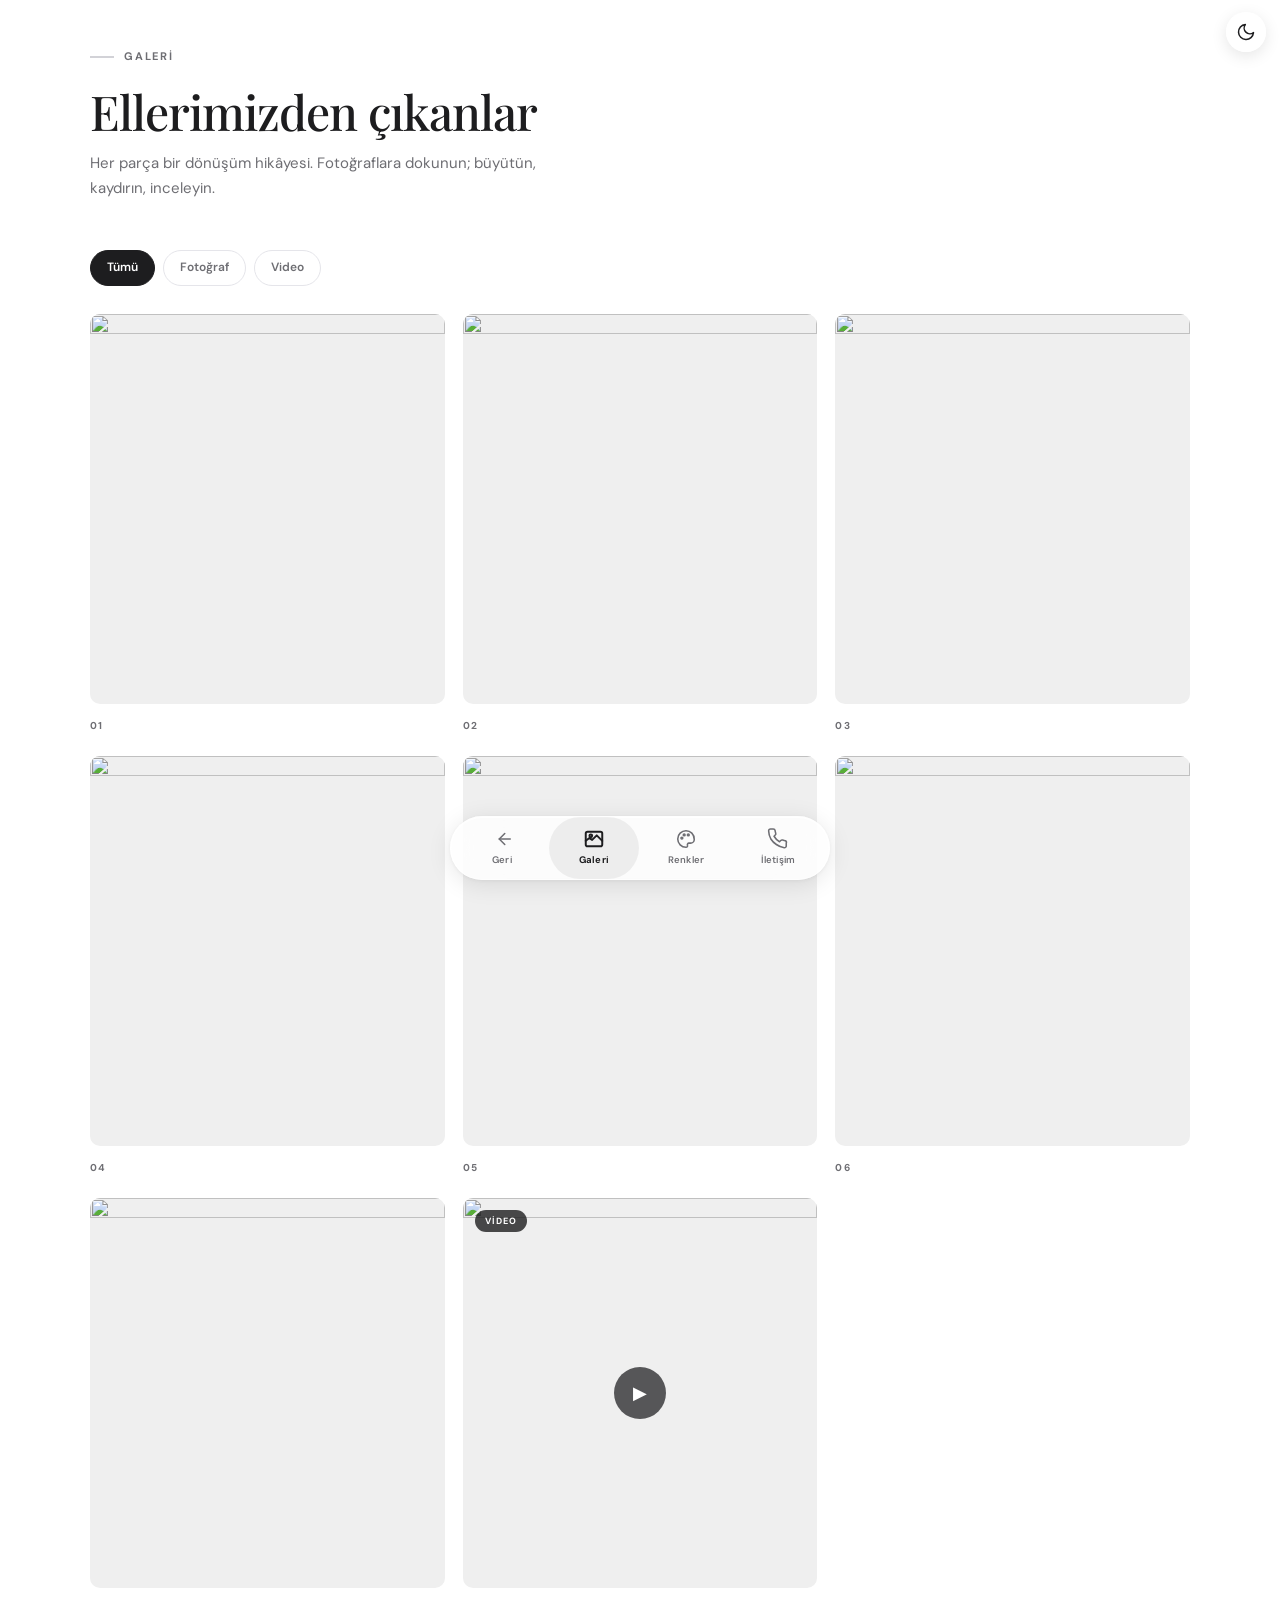
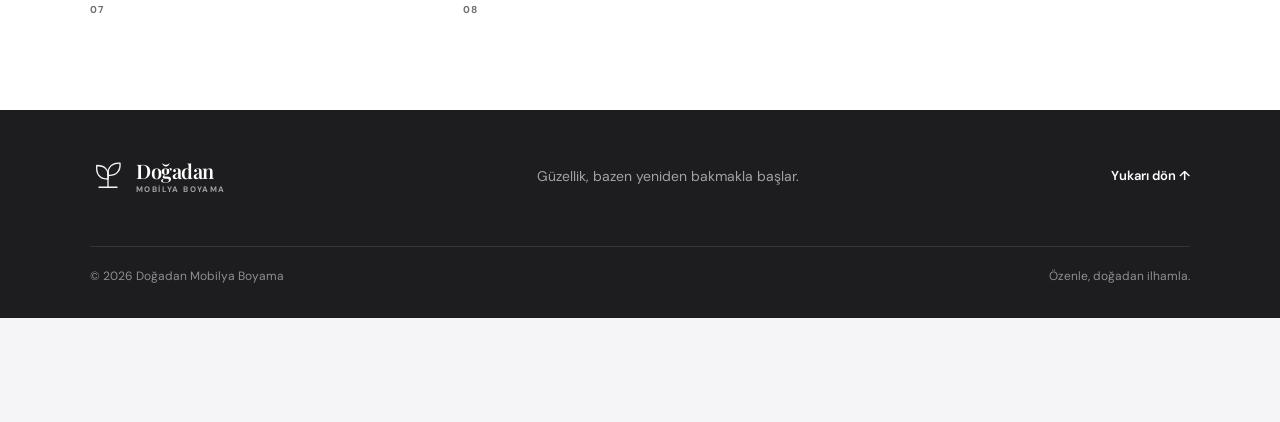
==== gallery.html @ f1137f94 "Add files via upload" ====
<!doctype html>
<html lang="tr">
<head>
  <meta charset="utf-8">
  <meta name="viewport" content="width=device-width, initial-scale=1, viewport-fit=cover">
  <meta name="theme-color" content="#1d1d1f">
  <script>try{if(localStorage.getItem("theme")==="dark")document.documentElement.dataset.theme="dark"}catch(e){}</script>
  <meta name="description" content="Doğadan Mobilya Boyama galerisi — mobilya boyama ve yenileme çalışmalarımız.">
  <title>Galeri | Doğadan Mobilya Boyama</title>
  <!-- PWA -->
  <link rel="manifest" href="manifest.webmanifest">
  <link rel="icon" href="assets/icons/icon.svg" type="image/svg+xml">
  <link rel="apple-touch-icon" href="assets/icons/icon-180.png">
  <meta name="apple-mobile-web-app-capable" content="yes">
  <meta name="mobile-web-app-capable" content="yes">
  <meta name="apple-mobile-web-app-title" content="Doğadan">
  <meta name="apple-mobile-web-app-status-bar-style" content="default">
  <link rel="preconnect" href="https://fonts.googleapis.com">
  <link rel="preconnect" href="https://fonts.gstatic.com" crossorigin>
  <link href="https://fonts.googleapis.com/css2?family=DM+Sans:wght@400;500;600;700&family=Playfair+Display:wght@500;600;700&display=swap" rel="stylesheet">
  <link rel="stylesheet" href="style.css">
  <link rel="stylesheet" href="pwa-renkler.css">
  <script src="main.js" defer></script>
</head>
<body class="page-gallery">
  <a class="skip-link" href="#galeri-icerik">İçeriğe geç</a>
  <button class="theme-toggle" id="theme-toggle" type="button" aria-label="Koyu moda geç" aria-pressed="false">
    <svg class="icon-moon" viewBox="0 0 24 24" aria-hidden="true"><path d="M21 12.8A9 9 0 1 1 11.2 3a7 7 0 0 0 9.8 9.8Z"/></svg>
    <svg class="icon-sun" viewBox="0 0 24 24" aria-hidden="true"><circle cx="12" cy="12" r="4"/><path d="M12 2v2M12 20v2M4.9 4.9l1.4 1.4M17.7 17.7l1.4 1.4M2 12h2M20 12h2M4.9 19.1l1.4-1.4M17.7 6.3l1.4-1.4"/></svg>
  </button>

  <main id="galeri-icerik">
    <section class="section gallery-page-hero">
      <div class="container">
        <p class="eyebrow"><span class="eyebrow-line"></span> GALERİ</p>
        <h1>Ellerimizden çıkanlar</h1>
        <p class="gallery-page-lead">Her parça bir dönüşüm hikâyesi. Fotoğraflara dokunun; büyütün, kaydırın, inceleyin.</p>
      </div>
    </section>

    <section class="section gallery-section gallery-page-section">
      <div class="container">
        <div class="gallery-filters" role="tablist" aria-label="Galeri filtreleri">
          <button class="gallery-filter is-active" type="button" data-filter="all">Tümü</button>
          <button class="gallery-filter" type="button" data-filter="image">Fotoğraf</button>
          <button class="gallery-filter" type="button" data-filter="video">Video</button>
        </div>

        <div class="gallery-grid gallery-grid-full" id="gallery-grid" aria-label="Tüm çalışmalar">
          <!-- 01 -->
          <article class="gallery-card" data-kind="image">
            <button class="gallery-open" type="button" data-type="image" data-image="assets/galeri-01.jpg">
              <img src="assets/galeri-01.jpg" loading="lazy">
              <span class="gallery-zoom" aria-hidden="true">↗</span>
            </button>
            <div class="gallery-caption"><div><span class="gallery-count">01</span></div>
          </article>

          <!-- 02 -->
          <article class="gallery-card" data-kind="image">
            <button class="gallery-open" type="button" data-type="image" data-image="assets/galeri-02.jpg">
              <img src="assets/galeri-02.jpg" loading="lazy">
              <span class="gallery-zoom" aria-hidden="true">↗</span>
            </button>
            <div class="gallery-caption"><div><span class="gallery-count">02</span></div>
          </article>

          <!-- 03 -->
          <article class="gallery-card" data-kind="image">
            <button class="gallery-open" type="button" data-type="image" data-image="assets/galeri-03.jpg">
              <img src="assets/galeri-03.jpg" loading="lazy">
              <span class="gallery-zoom" aria-hidden="true">↗</span>
            </button>
            <div class="gallery-caption"><div><span class="gallery-count">03</span></div>
          </article>

          <!-- 04 -->
          <article class="gallery-card" data-kind="image">
            <button class="gallery-open" type="button" data-type="image" data-image="assets/galeri-04.jpg">
              <img src="assets/galeri-04.jpg" loading="lazy">
              <span class="gallery-zoom" aria-hidden="true">↗</span>
            </button>
            <div class="gallery-caption"><div><span class="gallery-count">04</span></div>
          </article>     

        <!-- 05 -->
          <article class="gallery-card" data-kind="image">
            <button class="gallery-open" type="button" data-type="image" data-image="assets/galeri-05.jpg">
              <img src="assets/galeri-05.jpg" loading="lazy">
              <span class="gallery-zoom" aria-hidden="true">↗</span>
            </button>
            <div class="gallery-caption"><div><span class="gallery-count">05</span></div>
          </article>

          <!-- 06 -->
          <article class="gallery-card" data-kind="image">
            <button class="gallery-open" type="button" data-type="image" data-image="assets/galeri-06.jpg">
              <img src="assets/galeri-06.jpg" loading="lazy">
              <span class="gallery-zoom" aria-hidden="true">↗</span>
            </button>
            <div class="gallery-caption"><div><span class="gallery-count">06</span></div>
          </article>        

        <!-- 07 -->
          <article class="gallery-card" data-kind="image">
            <button class="gallery-open" type="button" data-type="image" data-image="assets/galeri-07.jpg">
              <img src="assets/galeri-07.jpg" loading="lazy">
              <span class="gallery-zoom" aria-hidden="true">↗</span>
            </button>
            <div class="gallery-caption"><div><span class="gallery-count">07</span></div>
          </article>    

          <!-- 08 video placeholder — data-video ile gerçek mp4 ekleyin -->
          <article class="gallery-card gallery-card-video" data-kind="video">
            <button class="gallery-open" type="button" data-type="video" data-video="assets/video_20260508_110126.mp4" data-poster="assets/video_20260508_110126.png">
              <img src="assets/video_20260508_110126.png" loading="lazy">
              <span class="gallery-play" aria-hidden="true">▶</span>
              <span class="gallery-badge">VİDEO</span>
            </button>
            <div class="gallery-caption"><div><span class="gallery-count">08</span></div>
          </article>
        </div>
      </div>
    </section>
  </main>

  <footer class="site-footer">
    <div class="container footer-main">
      <a class="brand footer-brand" href="index.html">
        <span class="brand-mark" aria-hidden="true"><svg viewBox="0 0 48 48"><path d="M24 39V19"/><path d="M24 28C11 28 8 19 9 10c10 0 17 5 15 18Z"/><path d="M24 23C23 12 30 6 40 7c1 10-5 17-16 16Z"/><path d="M12 39h24"/></svg></span>
        <span class="brand-copy"><strong>Doğadan</strong><small>MOBİLYA BOYAMA</small></span>
      </a>
      <p>Güzellik, bazen yeniden bakmakla başlar.</p>
      <a class="back-top" href="#galeri-icerik">Yukarı dön ↑</a>
    </div>
    <div class="container footer-install">
      <button type="button" class="install-btn" id="install-btn" hidden>
        <svg viewBox="0 0 24 24" aria-hidden="true"><path d="M12 3v12"/><path d="m7 10 5 5 5-5"/><path d="M5 21h14"/></svg>
        Uygulamayı yükle
      </button>
      <p class="install-ios" id="install-ios" hidden>iPhone: Safari’de <strong>Paylaş</strong> simgesine, ardından <strong>Ana Ekrana Ekle</strong>’ye dokunun.</p>
    </div>
    <div class="container footer-bottom"><span>© <span id="current-year"></span> Doğadan Mobilya Boyama</span><span>Özenle, doğadan ilhamla.</span></div>
  </footer>

  <!-- Alt navbar -->
  <header class="site-header site-header-gallery" id="ust">
    <nav class="navbar" aria-label="Galeri gezinme">
      <div class="nav-links">
        <a class="nav-link nav-back" href="index.html">
          <svg viewBox="0 0 24 24" aria-hidden="true"><path d="M15 18 9 12l6-6"/><path d="M9 12h12"/></svg>
          Geri
        </a>
        <a class="nav-link active" href="gallery.html" aria-current="page">
          <svg viewBox="0 0 24 24" aria-hidden="true"><rect x="3" y="4" width="18" height="16" rx="2"/><path d="m3 14 4-3 3 2 5-5 6 6"/><circle cx="8.5" cy="8.5" r="1.5"/></svg>
          Galeri
        </a>
        <a class="nav-link" href="renkler.html">
          <svg viewBox="0 0 24 24" aria-hidden="true"><path d="M12 3a9 9 0 1 0 0 18c1.4 0 2-1 1.6-2.1-.4-1.2.3-2.4 1.6-2.4H17a4 4 0 0 0 4-4C21 6.7 17 3 12 3Z"/><circle cx="7.5" cy="11" r="1"/><circle cx="10" cy="7.5" r="1"/><circle cx="14.5" cy="7.5" r="1"/></svg>
          Renkler
        </a>
        <a class="nav-link" href="index.html#iletisim">
          <svg viewBox="0 0 24 24" aria-hidden="true"><path d="M21 16.5v3a2 2 0 0 1-2.2 2A19.8 19.8 0 0 1 10.2 18a19.4 19.4 0 0 1-6-6A19.8 19.8 0 0 1 1.8 3.2 2 2 0 0 1 3.8 1h3a2 2 0 0 1 2 1.7c.1 1 .4 2 .7 2.9a2 2 0 0 1-.5 2.1L7.7 9a16 16 0 0 0 6 6l1.3-1.3a2 2 0 0 1 2.1-.5c.9.3 1.9.6 2.9.7a2 2 0 0 1 1 2.6Z"/></svg>
          İletişim
        </a>
      </div>
    </nav>
  </header>

  <div class="lightbox" id="lightbox" aria-hidden="true" role="dialog" aria-modal="true" aria-label="Galeri görseli">
    <button class="lightbox-backdrop" type="button" aria-label="Görseli kapat"></button>
    <button class="lightbox-close" type="button" aria-label="Kapat">×</button>
    <button class="lightbox-share" id="lightbox-share" type="button" aria-label="Paylaş">
      <svg viewBox="0 0 24 24" aria-hidden="true"><path d="M12 15V3"/><path d="m7 8 5-5 5 5"/><path d="M5 12v7a2 2 0 0 0 2 2h10a2 2 0 0 0 2-2v-7"/></svg>
      <span>Paylaş</span>
    </button>
    <div class="lightbox-toast" id="lightbox-toast" role="status" aria-live="polite"></div>

    <div class="lightbox-stage">
      <div class="lightbox-media">
        <img src="" alt="" id="lightbox-image" hidden>
        <video id="lightbox-video" controls playsinline hidden></video>
      </div>
    </div>

    <div class="lightbox-bar">
      <button class="lightbox-prev" type="button" aria-label="Önceki">‹</button>
      <button class="lightbox-zoom-out" type="button" aria-label="Küçült">−</button>
      <button class="lightbox-zoom-reset" type="button" aria-label="Sıfırla">1:1</button>
      <button class="lightbox-zoom-in" type="button" aria-label="Büyüt">+</button>
      <button class="lightbox-next" type="button" aria-label="Sonraki">›</button>
    </div>

    <div class="lightbox-meta">
      <p id="lightbox-caption"></p>
      <span id="lightbox-counter"></span>
    </div>
  </div>

  <script>
    /* Basit filtre: fotoğraf / video */
    (() => {
      const filters = document.querySelectorAll(".gallery-filter");
      const cards = document.querySelectorAll(".gallery-grid-full .gallery-card");
      filters.forEach((btn) => {
        btn.addEventListener("click", () => {
          filters.forEach((b) => b.classList.remove("is-active"));
          btn.classList.add("is-active");
          const f = btn.dataset.filter;
          cards.forEach((card) => {
            const show = f === "all" || card.dataset.kind === f;
            card.hidden = !show;
          });
        });
      });
    })();
  </script>
</body>
</html>
---- style.css ----
/* Doğadan Atölye — modern beyaz / gri, alt navbar (mobil app stili) */
:root {
  --bg: #f5f5f7;
  --surface: #ffffff;
  --surface-2: #efefef;
  --ink: #1d1d1f;
  --muted: #6e6e73;
  --line: #e5e5ea;
  --line-strong: #d2d2d7;
  --accent: #1d1d1f;
  --accent-soft: #3a3a3c;
  --highlight: #0071e3;
  --radius: 16px;
  --radius-sm: 10px;
  --shadow: 0 8px 30px rgba(0, 0, 0, .06);
  --shadow-lg: 0 20px 50px rgba(0, 0, 0, .08);
  --serif: "Playfair Display", Georgia, serif;
  --sans: "DM Sans", system-ui, -apple-system, sans-serif;
  --nav-h: 64px;
  --nav-float: 20px;
}

* { box-sizing: border-box; }
html { scroll-behavior: smooth; scroll-padding-bottom: calc(var(--nav-h) + var(--nav-float) * 2 + 16px); }
body {
  margin: 0;
  color: var(--ink);
  background: var(--bg);
  font-family: var(--sans);
  line-height: 1.6;
  -webkit-font-smoothing: antialiased;
  padding-bottom: calc(var(--nav-h) + var(--nav-float) * 2);
}
body.lightbox-open { overflow: hidden; }
img { display: block; max-width: 100%; }
a { color: inherit; text-decoration: none; }
button, input, textarea, select { font: inherit; }
button, a, input, textarea, select { -webkit-tap-highlight-color: transparent; }
button:focus-visible, a:focus-visible, input:focus-visible, textarea:focus-visible, select:focus-visible {
  outline: 2px solid var(--highlight);
  outline-offset: 3px;
}
.container { width: min(1100px, calc(100% - 40px)); margin-inline: auto; }
.section { padding: 88px 0; }
.skip-link {
  position: fixed; z-index: 9999; left: 12px; top: 12px;
  padding: 10px 16px; background: white; border-radius: 8px;
  transform: translateY(-150%);
}
.skip-link:focus { transform: translateY(0); }

/* ─── Floating bottom navbar (iPhone tarzı) ─── */
.site-header {
  position: fixed;
  z-index: 1000;
  left: 50%;
  bottom: max(var(--nav-float), env(safe-area-inset-bottom, 0px));
  transform: translateX(-50%);
  width: min(380px, calc(100% - 28px));
  height: var(--nav-h);
  background: rgba(255, 255, 255, .78);
  border: 1px solid rgba(255, 255, 255, .55);
  border-radius: 980px;
  box-shadow:
    0 4px 24px rgba(0, 0, 0, .10),
    0 1px 4px rgba(0, 0, 0, .06),
    inset 0 1px 0 rgba(255, 255, 255, .8);
  backdrop-filter: blur(24px) saturate(180%);
  -webkit-backdrop-filter: blur(24px) saturate(180%);
}
.navbar {
  height: 100%;
  display: flex;
  align-items: stretch;
  justify-content: space-around;
  padding: 0 6px;
}
.brand { display: none; }
.menu-toggle { display: none; }
.nav-links {
  display: flex;
  width: 100%;
  align-items: stretch;
  justify-content: space-around;
  gap: 2px;
}
.nav-link {
  flex: 1;
  display: flex;
  flex-direction: column;
  align-items: center;
  justify-content: center;
  gap: 3px;
  padding: 6px 4px;
  color: var(--muted);
  font-size: 9.5px;
  font-weight: 600;
  letter-spacing: .15px;
  transition: color .2s ease, background .2s ease, transform .15s ease;
  border-radius: 980px;
}
.nav-link svg {
  width: 22px;
  height: 22px;
  fill: none;
  stroke: currentColor;
  stroke-width: 1.7;
  stroke-linecap: round;
  stroke-linejoin: round;
  transition: stroke-width .15s;
}
.nav-link:hover {
  color: var(--ink);
}
.nav-link.active {
  color: var(--ink);
  font-weight: 700;
  background: rgba(0, 0, 0, .06);
}
.nav-link.active svg {
  stroke-width: 2.15;
}
.nav-cta { display: none; }

/* ─── Hero (tam ekran ana sayfa deneyimi) ─── */
.hero {
  position: relative;
  overflow: hidden;
  min-height: 100svh;
  display: flex;
  flex-direction: column;
  justify-content: center;
  padding: 48px 0 96px;
  background: var(--surface);
}
.hero-grain { display: none; }
.hero::before,
.hero::after { display: none; }
.hero-grid {
  position: relative;
  z-index: 1;
  display: grid;
  grid-template-columns: 1fr .9fr;
  align-items: center;
  gap: clamp(32px, 6vw, 80px);
  flex: 1;
}
.hero-copy { padding: 12px 0 20px; }
.eyebrow {
  display: flex;
  align-items: center;
  gap: 10px;
  margin: 0 0 18px;
  color: var(--muted);
  font-size: 11px;
  font-weight: 700;
  letter-spacing: 1.8px;
  text-transform: uppercase;
}
.eyebrow-line {
  width: 24px;
  height: 1.5px;
  background: var(--line-strong);
}
h1, h2, h3, p { margin-top: 0; }
h1, h2 {
  font-family: var(--serif);
  font-weight: 500;
  letter-spacing: -1.2px;
}
h1 {
  margin-bottom: 20px;
  color: var(--ink);
  font-size: clamp(36px, 5vw, 58px);
  line-height: 1.15;
}
h1 em, h2 em {
  color: var(--accent-soft);
  font-style: italic;
  font-weight: 500;
}
.hero-description {
  max-width: 440px;
  margin-bottom: 28px;
  color: var(--muted);
  font-size: 15px;
  line-height: 1.75;
}
.hero-actions {
  display: flex;
  align-items: center;
  flex-wrap: wrap;
  gap: 20px;
}
.button {
  min-height: 48px;
  padding: 0 22px;
  display: inline-flex;
  justify-content: center;
  align-items: center;
  gap: 12px;
  border: 0;
  border-radius: 980px;
  cursor: pointer;
  font-size: 13px;
  font-weight: 600;
  transition: transform .2s ease, background .2s ease, box-shadow .2s ease;
}
.button-primary {
  color: #fff;
  background: var(--accent);
  box-shadow: 0 4px 14px rgba(0, 0, 0, .12);
}
.button-primary:hover {
  background: var(--accent-soft);
  transform: translateY(-1px);
  box-shadow: 0 8px 20px rgba(0, 0, 0, .14);
}
.button span { font-size: 16px; }
.text-link {
  display: inline-flex;
  align-items: center;
  gap: 8px;
  color: var(--ink);
  font-size: 13px;
  font-weight: 600;
}
.text-link span {
  font-size: 15px;
  transition: transform .2s ease;
}
.text-link:hover span { transform: translateX(3px); }
.hero-note {
  display: flex;
  align-items: center;
  gap: 12px;
  margin-top: 40px;
}
.note-icon {
  width: 36px;
  height: 36px;
  display: grid;
  place-items: center;
  border: 1px solid var(--line);
  border-radius: 50%;
  color: var(--muted);
  background: var(--surface);
}
.note-icon svg {
  width: 18px;
  height: 18px;
  fill: none;
  stroke: currentColor;
  stroke-width: 1.6;
  stroke-linecap: round;
  stroke-linejoin: round;
}
.hero-note span:last-child {
  display: flex;
  flex-direction: column;
  gap: 2px;
}
.hero-note strong { color: var(--ink); font-size: 12px; }
.hero-note small { color: var(--muted); font-size: 11px; }
.hero-art {
  position: relative;
  min-width: 0;
  padding: 12px 0 20px;
}
.hero-photo-frame {
  position: relative;
  overflow: hidden;
  aspect-ratio: 4 / 4.6;
  border-radius: 24px;
  background: var(--surface-2);
  box-shadow: var(--shadow-lg);
}
.hero-photo-frame img {
  width: 100%;
  height: 100%;
  object-fit: cover;
}
.floating-label {
  position: absolute;
  z-index: 2;
  display: flex;
  align-items: center;
  background: var(--surface);
  box-shadow: var(--shadow);
  border: 1px solid var(--line);
}
.label-top {
  top: 28px;
  right: -8px;
  gap: 8px;
  padding: 10px 14px;
  border-radius: 980px;
  color: var(--ink);
  font-size: 11px;
  font-weight: 600;
}
.label-dot {
  width: 6px;
  height: 6px;
  border-radius: 50%;
  background: var(--highlight);
}
.label-bottom {
  left: -12px;
  bottom: 40px;
  gap: 10px;
  padding: 14px 18px;
  border-radius: 14px;
  color: var(--ink);
  font-family: var(--serif);
  font-size: 14px;
  line-height: 1.35;
}
.label-number {
  color: var(--muted);
  font-family: var(--sans);
  font-size: 11px;
  font-weight: 700;
}
.hero-scribble {
  position: absolute;
  right: 8px;
  bottom: 8px;
  color: var(--muted);
  font-size: 28px;
  opacity: .5;
}
.hero-bottom {
  display: flex;
  justify-content: space-between;
  align-items: center;
  margin-top: auto;
  padding-top: 32px;
  color: var(--muted);
  font-size: 10px;
  font-weight: 600;
  letter-spacing: 1.4px;
}
.hero-bottom a {
  display: inline-flex;
  gap: 8px;
  align-items: center;
  color: var(--ink);
  font-size: 11px;
  letter-spacing: 0;
}
.hero-bottom a span { font-size: 14px; }

/* ─── Intro strip (ana sayfa ile hizmetler arası ayırıcı) ─── */
.intro-strip {
  background: var(--ink);
  color: #f5f5f7;
  position: relative;
  z-index: 1;
}
.intro-strip-inner {
  display: flex;
  justify-content: space-between;
  align-items: center;
  gap: 16px;
  padding-block: 20px;
  flex-wrap: wrap;
}
.intro-strip p {
  margin: 0;
  display: flex;
  align-items: center;
  gap: 8px;
  font-family: var(--serif);
  font-size: 14px;
}
.intro-strip p span {
  color: #a1a1a6;
  font-family: var(--sans);
  font-size: 13px;
}

/* ─── Services ─── */
.services-section {
  background: var(--bg);
  scroll-margin-top: 16px;
}
.section-heading {
  display: flex;
  justify-content: space-between;
  align-items: end;
  gap: 32px;
  margin-bottom: 40px;
}
.section-heading .eyebrow { margin-bottom: 14px; }
h2 {
  margin-bottom: 0;
  color: var(--ink);
  font-size: clamp(30px, 4vw, 46px);
  line-height: 1.18;
}
.section-intro {
  max-width: 340px;
  margin-bottom: 4px;
  color: var(--muted);
  font-size: 14px;
  line-height: 1.7;
}
.service-grid {
  display: grid;
  grid-template-columns: repeat(3, 1fr);
  gap: 16px;
}
.service-card {
  min-height: 300px;
  padding: 28px 24px 22px;
  display: flex;
  flex-direction: column;
  align-items: flex-start;
  border: 1px solid var(--line);
  border-radius: var(--radius);
  background: var(--surface);
  transition: transform .25s ease, box-shadow .25s ease, border-color .25s ease;
}
.service-card:hover {
  transform: translateY(-4px);
  border-color: var(--line-strong);
  box-shadow: var(--shadow);
}
.service-card-featured {
  background: var(--surface-2);
  border-color: transparent;
}
.service-icon {
  width: 48px;
  height: 48px;
  display: grid;
  place-items: center;
  margin-bottom: 22px;
  border-radius: 14px;
  background: var(--bg);
  color: var(--ink);
  border: 1px solid var(--line);
}
.service-icon svg {
  width: 24px;
  height: 24px;
  fill: none;
  stroke: currentColor;
  stroke-width: 1.5;
  stroke-linecap: round;
  stroke-linejoin: round;
}
.service-index {
  margin-bottom: 8px;
  color: var(--muted);
  font-size: 10px;
  font-weight: 700;
  letter-spacing: 1.4px;
}
.service-card h3 {
  margin-bottom: 10px;
  color: var(--ink);
  font-family: var(--serif);
  font-size: 22px;
  font-weight: 600;
}
.service-card p {
  margin-bottom: 20px;
  color: var(--muted);
  font-size: 13px;
  line-height: 1.7;
}
.card-link {
  display: inline-flex;
  gap: 8px;
  align-items: center;
  margin-top: auto;
  color: var(--ink);
  font-size: 12px;
  font-weight: 600;
}
.card-link span {
  font-size: 15px;
  transition: transform .2s;
}
.card-link:hover span { transform: translateX(3px); }
.fine-print {
  margin: 18px 0 0;
  color: var(--muted);
  font-size: 11px;
}

/* ─── Gallery ─── */
.gallery-section { background: var(--surface); }
.gallery-heading { align-items: end; }
.gallery-heading .text-link { margin-bottom: 4px; }
.gallery-grid {
  display: grid;
  grid-template-columns: 1.15fr 1fr 1fr;
  gap: 18px;
  align-items: start;
}
.gallery-card { min-width: 0; }
.gallery-open {
  position: relative;
  display: block;
  width: 100%;
  padding: 0;
  overflow: hidden;
  border: 0;
  border-radius: var(--radius-sm);
  background: var(--surface-2);
  cursor: zoom-in;
}
.gallery-open img {
  width: 100%;
  aspect-ratio: 4 / 4.4;
  object-fit: cover;
  transition: transform .5s cubic-bezier(.2, .65, .3, 1);
}
.gallery-card-large .gallery-open img { aspect-ratio: 4 / 4.8; }
.gallery-open:hover img { transform: scale(1.04); }
.gallery-zoom {
  position: absolute;
  right: 12px;
  bottom: 12px;
  width: 36px;
  height: 36px;
  display: grid;
  place-items: center;
  border-radius: 50%;
  background: rgba(255, 255, 255, .95);
  color: var(--ink);
  font-size: 18px;
  opacity: 0;
  transform: translateY(4px);
  transition: opacity .2s, transform .2s;
  border: 1px solid var(--line);
}
.gallery-open:hover .gallery-zoom,
.gallery-open:focus-visible .gallery-zoom {
  opacity: 1;
  transform: translateY(0);
}
.gallery-caption {
  display: flex;
  justify-content: space-between;
  align-items: start;
  gap: 12px;
  padding-top: 14px;
}
.gallery-caption div > span {
  display: block;
  margin-bottom: 4px;
  color: var(--muted);
  font-size: 10px;
  font-weight: 700;
  letter-spacing: 1.2px;
}
.gallery-caption h3 {
  margin: 0;
  color: var(--ink);
  font-family: var(--serif);
  font-size: 17px;
  font-weight: 600;
}
.gallery-count {
  color: var(--muted);
  font-size: 11px;
}
.gallery-note {
  display: flex;
  align-items: start;
  gap: 8px;
  margin: 0;
  color: var(--muted);
  font-size: 12px;
  line-height: 1.6;
}
.gallery-note > span { color: var(--ink); }
.gallery-note code {
  padding: 1px 5px;
  border-radius: 4px;
  background: var(--bg);
  font-size: 11px;
}
.gallery-footer-actions {
  display: flex;
  flex-direction: column;
  align-items: flex-start;
  gap: 18px;
  margin-top: 32px;
}
.gallery-card-video .gallery-open { cursor: pointer; }
.gallery-play {
  position: absolute;
  inset: 0;
  margin: auto;
  width: 52px;
  height: 52px;
  display: grid;
  place-items: center;
  border-radius: 50%;
  background: rgba(29, 29, 31, .72);
  color: #fff;
  font-size: 18px;
  pointer-events: none;
}
.gallery-badge {
  position: absolute;
  top: 12px;
  left: 12px;
  padding: 4px 10px;
  border-radius: 980px;
  background: rgba(29, 29, 31, .8);
  color: #fff;
  font-size: 9px;
  font-weight: 700;
  letter-spacing: 1px;
  pointer-events: none;
}

/* ─── Gallery full page ─── */
.gallery-page-hero {
  padding: 48px 0 24px;
  background: var(--surface);
}
.gallery-page-hero h1 {
  margin: 0 0 12px;
  color: var(--ink);
  font-family: var(--serif);
  font-size: clamp(32px, 5vw, 48px);
  font-weight: 500;
  letter-spacing: -1px;
  line-height: 1.15;
}
.gallery-page-lead {
  max-width: 480px;
  margin: 0;
  color: var(--muted);
  font-size: 15px;
  line-height: 1.7;
}
.gallery-page-section { padding-top: 24px; }
.gallery-filters {
  display: flex;
  flex-wrap: wrap;
  gap: 8px;
  margin-bottom: 28px;
}
.gallery-filter {
  min-height: 36px;
  padding: 0 16px;
  border: 1px solid var(--line);
  border-radius: 980px;
  background: var(--surface);
  color: var(--muted);
  font-size: 12px;
  font-weight: 600;
  cursor: pointer;
  transition: background .2s, color .2s, border-color .2s;
}
.gallery-filter.is-active,
.gallery-filter:hover {
  background: var(--ink);
  border-color: var(--ink);
  color: #fff;
}
.gallery-grid-full {
  grid-template-columns: repeat(3, 1fr);
}
.gallery-grid-full .gallery-card-large { margin-top: 0; }
.gallery-page-note { margin-top: 36px; max-width: 640px; }
.nav-back svg {
  width: 22px;
  height: 22px;
}

/* ─── Quote ─── */
.quote-section {
  overflow: hidden;
  background: var(--bg);
}
.quote-inner {
  position: relative;
  min-height: 200px;
  display: flex;
  flex-direction: column;
  justify-content: center;
  align-items: center;
  padding-block: 48px;
  text-align: center;
}
.quote-mark {
  height: 40px;
  color: var(--line-strong);
  font-family: var(--serif);
  font-size: 64px;
  line-height: 1;
}
.quote-inner p {
  max-width: 640px;
  margin: 4px 0 0;
  color: var(--ink);
  font-family: var(--serif);
  font-size: clamp(22px, 3vw, 32px);
  line-height: 1.4;
}
.quote-leaf {
  position: absolute;
  right: 8%;
  bottom: 20px;
  color: var(--line-strong);
  font-size: 36px;
}

/* ─── Contact ─── */
.contact-section { background: var(--surface); }
.contact-grid {
  display: grid;
  grid-template-columns: .9fr 1fr;
  gap: clamp(36px, 7vw, 90px);
  align-items: start;
}
.contact-copy { padding-top: 16px; }
.contact-copy .eyebrow { margin-bottom: 16px; }
.contact-copy h2 { margin-bottom: 18px; }
.contact-copy > p:not(.eyebrow) {
  max-width: 420px;
  color: var(--muted);
  font-size: 14px;
  line-height: 1.7;
}
.contact-details {
  display: grid;
  gap: 18px;
  margin-top: 32px;
}
.contact-detail {
  display: flex;
  align-items: center;
  gap: 14px;
}
.detail-icon {
  width: 42px;
  height: 42px;
  flex-shrink: 0;
  display: grid;
  place-items: center;
  border: 1px solid var(--line);
  border-radius: 12px;
  color: var(--ink);
  background: var(--bg);
}
.detail-icon svg {
  width: 18px;
  height: 18px;
  fill: none;
  stroke: currentColor;
  stroke-width: 1.5;
  stroke-linecap: round;
  stroke-linejoin: round;
}
.contact-detail > span:last-child {
  display: flex;
  flex-direction: column;
  gap: 2px;
}
.contact-detail small {
  color: var(--muted);
  font-size: 10px;
  font-weight: 700;
  letter-spacing: 1.1px;
}
.contact-detail strong {
  color: var(--ink);
  font-size: 13px;
  font-weight: 600;
}
.contact-form {
  padding: clamp(22px, 3.5vw, 36px);
  border: 1px solid var(--line);
  border-radius: var(--radius);
  background: var(--bg);
  box-shadow: var(--shadow);
}
.form-kicker {
  margin-bottom: 6px;
  color: var(--muted);
  font-size: 10px;
  font-weight: 700;
  letter-spacing: 1.5px;
}
.contact-form h3 {
  margin-bottom: 6px;
  color: var(--ink);
  font-family: var(--serif);
  font-size: 26px;
  font-weight: 600;
}
.form-description {
  margin-bottom: 22px;
  color: var(--muted);
  font-size: 13px;
  line-height: 1.6;
}
.form-row {
  display: grid;
  gap: 6px;
  margin-bottom: 14px;
}
.form-row label {
  color: var(--ink);
  font-size: 12px;
  font-weight: 600;
}
.form-row input,
.form-row textarea,
.form-row select {
  width: 100%;
  min-height: 44px;
  padding: 11px 14px;
  border: 1px solid var(--line);
  border-radius: 10px;
  background: var(--surface);
  color: var(--ink);
  font-size: 14px;
  transition: border-color .2s, box-shadow .2s;
}
.form-row textarea { min-height: 100px; resize: vertical; }
.form-row input::placeholder,
.form-row textarea::placeholder { color: #a1a1a6; }
.form-row input:focus,
.form-row textarea:focus,
.form-row select:focus {
  border-color: var(--ink);
  box-shadow: 0 0 0 3px rgba(29, 29, 31, .08);
  outline: 0;
}
.form-submit { width: 100%; margin-top: 4px; }
.form-status {
  min-height: 18px;
  margin: 10px 0 0;
  color: var(--ink);
  font-size: 12px;
  line-height: 1.5;
}

/* ─── Footer ─── */
.site-footer {
  background: var(--ink);
  color: #f5f5f7;
  padding: 48px 0 32px;
}
.footer-main {
  display: flex;
  flex-wrap: wrap;
  align-items: center;
  justify-content: space-between;
  gap: 24px;
  margin-bottom: 28px;
}
.footer-brand .brand-mark { color: #f5f5f7; }
.footer-brand .brand-copy strong { color: #fff; }
.footer-brand .brand-copy small { color: #a1a1a6; }
.site-footer p {
  margin: 0;
  color: #a1a1a6;
  font-size: 14px;
  max-width: 280px;
}
.back-top {
  color: #fff;
  font-size: 13px;
  font-weight: 600;
}
.back-top:hover { opacity: .8; }
.footer-bottom {
  display: flex;
  justify-content: space-between;
  gap: 16px;
  padding-top: 20px;
  border-top: 1px solid rgba(255, 255, 255, .1);
  color: #8e8e93;
  font-size: 12px;
}

/* Brand (footer) */
.brand {
  display: inline-flex;
  align-items: center;
  gap: 10px;
  flex-shrink: 0;
}
.brand-mark {
  width: 36px;
  height: 36px;
  display: grid;
  place-items: center;
  color: var(--ink);
}
.brand-mark svg {
  width: 100%;
  height: 100%;
  fill: none;
  stroke: currentColor;
  stroke-width: 1.8;
  stroke-linecap: round;
  stroke-linejoin: round;
}
.brand-copy {
  display: flex;
  flex-direction: column;
  line-height: 1.15;
}
.brand-copy strong {
  font-family: var(--serif);
  font-size: 20px;
  font-weight: 600;
  letter-spacing: -.5px;
}
.brand-copy small {
  margin-top: 3px;
  font-size: 8px;
  letter-spacing: 1.4px;
  font-weight: 700;
  color: var(--muted);
}

/* ─── Lightbox (zoom + swipe + video) ─── */
.lightbox {
  position: fixed;
  inset: 0;
  z-index: 2000;
  display: flex;
  flex-direction: column;
  align-items: center;
  justify-content: center;
  padding: 0;
  background: rgba(0, 0, 0, .92);
  opacity: 0;
  visibility: hidden;
  transition: opacity .25s, visibility .25s;
  touch-action: none;
  user-select: none;
  -webkit-user-select: none;
}
.lightbox.is-open {
  opacity: 1;
  visibility: visible;
}
.lightbox-backdrop {
  position: absolute;
  inset: 0;
  border: 0;
  background: transparent;
  cursor: pointer;
  z-index: 0;
}
.lightbox-close {
  position: absolute;
  top: max(12px, env(safe-area-inset-top, 0px));
  right: 12px;
  z-index: 5;
  width: 44px;
  height: 44px;
  border: 0;
  border-radius: 50%;
  background: rgba(255, 255, 255, .14);
  color: #fff;
  font-size: 26px;
  line-height: 1;
  cursor: pointer;
}
.lightbox-stage {
  position: relative;
  z-index: 1;
  flex: 1;
  width: 100%;
  display: flex;
  align-items: center;
  justify-content: center;
  overflow: hidden;
  touch-action: none;
  cursor: grab;
}
.lightbox.is-zoomed .lightbox-stage { cursor: move; }
.lightbox-media {
  display: flex;
  align-items: center;
  justify-content: center;
  max-width: 100%;
  max-height: 100%;
  transform-origin: center center;
  transition: transform .08s ease-out;
  will-change: transform;
}
.lightbox-media img,
.lightbox-media video {
  display: block;
  max-width: min(94vw, 900px);
  max-height: min(68vh, 80dvh);
  width: auto;
  height: auto;
  object-fit: contain;
  border-radius: 8px;
  pointer-events: auto;
  background: #111;
}
.lightbox-media video {
  width: min(94vw, 900px);
  max-height: min(62vh, 75dvh);
}
.lightbox-bar {
  position: relative;
  z-index: 4;
  display: flex;
  align-items: center;
  justify-content: center;
  gap: 8px;
  padding: 10px 16px 6px;
}
.lightbox-bar button {
  min-width: 44px;
  height: 44px;
  padding: 0 12px;
  border: 0;
  border-radius: 980px;
  background: rgba(255, 255, 255, .14);
  color: #fff;
  font-size: 20px;
  font-weight: 600;
  cursor: pointer;
  transition: background .15s;
}
.lightbox-bar button:hover { background: rgba(255, 255, 255, .24); }
.lightbox-zoom-reset { font-size: 12px !important; letter-spacing: .5px; }
.lightbox-meta {
  position: relative;
  z-index: 4;
  display: flex;
  flex-direction: column;
  align-items: center;
  gap: 4px;
  padding: 6px 20px calc(12px + env(safe-area-inset-bottom, 0px));
  text-align: center;
  color: #fff;
}
.lightbox-meta p {
  margin: 0;
  font-size: 14px;
  font-weight: 500;
}
.lightbox-meta span {
  font-size: 12px;
  opacity: .65;
}

@media (max-width: 600px) {
  .lightbox-media img,
  .lightbox-media video {
    max-width: 100vw;
    max-height: 58vh;
    border-radius: 0;
  }
  .lightbox-bar { gap: 6px; }
  .lightbox-bar button {
    min-width: 40px;
    height: 40px;
    font-size: 18px;
  }
}

/* ─── Before / After compare ─── */
.compare-section { background: var(--bg); }
.ba-compare {
  position: relative;
  overflow: hidden;
  border-radius: var(--radius);
  aspect-ratio: 4 / 3;
  max-width: 860px;
  margin: 0 auto;
  background: var(--surface-2);
  box-shadow: var(--shadow-lg);
  user-select: none;
  touch-action: none;
}
.ba-after,
.ba-before {
  position: absolute;
  inset: 0;
}
.ba-after img,
.ba-before img {
  width: 100%;
  height: 100%;
  object-fit: cover;
  pointer-events: none;
}
.ba-before {
  clip-path: inset(0 calc(100% - var(--pos, 50%)) 0 0);
}
.ba-label {
  position: absolute;
  top: 14px;
  padding: 6px 12px;
  border-radius: 980px;
  background: rgba(0, 0, 0, .55);
  color: #fff;
  font-size: 11px;
  font-weight: 700;
  letter-spacing: .4px;
  pointer-events: none;
}
.ba-label-before { left: 14px; }
.ba-label-after { right: 14px; }
.ba-handle {
  position: absolute;
  top: 0;
  bottom: 0;
  left: var(--pos, 50%);
  width: 0;
  z-index: 2;
  pointer-events: none;
}
.ba-handle-line {
  position: absolute;
  top: 0;
  bottom: 0;
  left: -1px;
  width: 2px;
  background: #fff;
  box-shadow: 0 0 8px rgba(0, 0, 0, .25);
}
.ba-handle-knob {
  position: absolute;
  top: 50%;
  left: 50%;
  transform: translate(-50%, -50%);
  width: 44px;
  height: 44px;
  display: grid;
  place-items: center;
  border-radius: 50%;
  background: #fff;
  color: var(--ink);
  box-shadow: 0 4px 16px rgba(0, 0, 0, .2);
}
.ba-range {
  position: absolute;
  inset: 0;
  z-index: 3;
  width: 100%;
  height: 100%;
  margin: 0;
  opacity: 0;
  cursor: ew-resize;
  appearance: none;
  -webkit-appearance: none;
}
.ba-hint { text-align: center; margin-top: 16px; }
.ba-hint code,
.section-intro code {
  padding: 1px 5px;
  border-radius: 4px;
  background: var(--surface);
  font-size: 11px;
}

/* ─── Process / çalışma şekli ─── */
.process-section { background: var(--surface); }
.process-tabs {
  display: flex;
  gap: 8px;
  margin-bottom: 28px;
  flex-wrap: wrap;
}
.process-tab {
  min-height: 42px;
  padding: 0 20px;
  border: 1px solid var(--line);
  border-radius: 980px;
  background: var(--bg);
  color: var(--muted);
  font-size: 13px;
  font-weight: 600;
  cursor: pointer;
  transition: background .2s, color .2s, border-color .2s;
}
.process-tab.is-active,
.process-tab:hover {
  background: var(--ink);
  border-color: var(--ink);
  color: #fff;
}
.process-panel {
  padding: 28px;
  border: 1px solid var(--line);
  border-radius: var(--radius);
  background: var(--bg);
}
.process-panel[hidden] { display: none; }
.process-badge {
  display: inline-block;
  margin-bottom: 10px;
  color: var(--muted);
  font-size: 10px;
  font-weight: 700;
  letter-spacing: 1.4px;
}
.process-panel h3 {
  margin: 0 0 10px;
  color: var(--ink);
  font-family: var(--serif);
  font-size: 26px;
  font-weight: 600;
}
.process-lead {
  margin: 0 0 28px;
  max-width: 520px;
  color: var(--muted);
  font-size: 14px;
  line-height: 1.7;
}
.process-steps {
  margin: 0;
  padding: 0;
  list-style: none;
  display: grid;
  gap: 16px;
}
.process-steps li {
  display: grid;
  gap: 4px;
  padding: 16px 18px;
  border-radius: var(--radius-sm);
  background: var(--surface);
  border: 1px solid var(--line);
}
.process-steps strong {
  color: var(--ink);
  font-size: 14px;
}
.process-steps span {
  color: var(--muted);
  font-size: 13px;
  line-height: 1.6;
}
@media (min-width: 720px) {
  .process-steps {
    grid-template-columns: 1fr 1fr;
  }
}

/* ─── Renk kataloğu ─── */
.colors-section { background: var(--bg); }
.color-toolbar {
  display: flex;
  flex-direction: column;
  gap: 14px;
  margin-bottom: 24px;
}
.color-search {
  width: 100%;
  max-width: 360px;
  min-height: 44px;
  padding: 0 16px;
  border: 1px solid var(--line);
  border-radius: 980px;
  background: var(--surface);
  color: var(--ink);
  font-size: 14px;
}
.color-search:focus {
  outline: 0;
  border-color: var(--ink);
  box-shadow: 0 0 0 3px rgba(29, 29, 31, .08);
}
.color-cats {
  display: flex;
  flex-wrap: wrap;
  gap: 8px;
}
.color-cat {
  min-height: 34px;
  padding: 0 14px;
  border: 1px solid var(--line);
  border-radius: 980px;
  background: var(--surface);
  color: var(--muted);
  font-size: 12px;
  font-weight: 600;
  cursor: pointer;
}
.color-cat.is-active,
.color-cat:hover {
  background: var(--ink);
  border-color: var(--ink);
  color: #fff;
}
.color-grid {
  display: grid;
  grid-template-columns: repeat(auto-fill, minmax(140px, 1fr));
  gap: 12px;
}
.color-swatch {
  display: flex;
  flex-direction: column;
  align-items: stretch;
  gap: 10px;
  padding: 10px;
  border: 1px solid var(--line);
  border-radius: 14px;
  background: var(--surface);
  cursor: pointer;
  text-align: left;
  transition: transform .2s, box-shadow .2s, border-color .2s;
}
.color-swatch:hover,
.color-swatch.is-selected {
  transform: translateY(-2px);
  border-color: var(--line-strong);
  box-shadow: var(--shadow);
}
.swatch-chip {
  display: block;
  width: 100%;
  aspect-ratio: 1.2 / 1;
  border-radius: 10px;
  background: var(--swatch);
  border: 1px solid rgba(0, 0, 0, .06);
}
.swatch-meta {
  display: flex;
  flex-direction: column;
  gap: 2px;
  padding: 0 2px 2px;
}
.swatch-meta strong {
  color: var(--ink);
  font-size: 13px;
  font-weight: 600;
}
.swatch-meta small {
  color: var(--muted);
  font-size: 11px;
}
.color-preview {
  display: flex;
  flex-wrap: wrap;
  align-items: center;
  gap: 16px;
  margin-top: 24px;
  padding: 16px 20px;
  border-radius: var(--radius);
  background: var(--surface);
  border: 1px solid var(--line);
}
.color-preview-chip {
  width: 56px;
  height: 56px;
  border-radius: 12px;
  border: 1px solid rgba(0, 0, 0, .08);
  flex-shrink: 0;
}
.color-preview-info {
  display: flex;
  flex-direction: column;
  gap: 2px;
  min-width: 120px;
}
.color-preview-info strong { font-size: 15px; }
.color-preview-info span {
  color: var(--muted);
  font-size: 12px;
}
.color-preview-toast {
  margin: 0 0 0 auto;
  color: var(--ink);
  font-size: 12px;
  font-weight: 600;
}

/* ─── WhatsApp FAB ─── */
.whatsapp-fab {
  position: fixed;
  z-index: 1100;
  right: 18px;
  bottom: calc(var(--nav-h) + var(--nav-float) + 16px);
  display: inline-flex;
  align-items: center;
  gap: 8px;
  min-height: 48px;
  padding: 0 16px 0 14px;
  border-radius: 980px;
  background: #25d366;
  color: #fff;
  font-size: 13px;
  font-weight: 700;
  box-shadow: 0 8px 24px rgba(37, 211, 102, .35);
  transition: transform .2s, box-shadow .2s;
}
.whatsapp-fab:hover {
  transform: translateY(-2px);
  box-shadow: 0 12px 28px rgba(37, 211, 102, .42);
}
.whatsapp-fab svg {
  width: 22px;
  height: 22px;
  flex-shrink: 0;
}
@media (max-width: 600px) {
  .whatsapp-fab span { display: none; }
  .whatsapp-fab {
    width: 52px;
    height: 52px;
    padding: 0;
    justify-content: center;
    right: 14px;
  }
}

/* ─── Responsive ─── */
@media (max-width: 900px) {
  .hero-grid {
    grid-template-columns: 1fr;
    gap: 28px;
  }
  .hero-art { order: -1; max-width: 360px; margin: 0 auto; }
  .section-heading {
    flex-direction: column;
    align-items: start;
    gap: 16px;
  }
  .service-grid {
    grid-template-columns: 1fr;
  }
  .gallery-grid,
  .gallery-grid-full {
    grid-template-columns: 1fr;
  }
  .gallery-card-large { margin-top: 0; }
  .contact-grid {
    grid-template-columns: 1fr;
    gap: 36px;
  }
  .intro-strip-inner {
    flex-direction: column;
    align-items: flex-start;
    gap: 10px;
  }
}

@media (max-width: 600px) {
  .container { width: calc(100% - 28px); }
  .section { padding: 64px 0; }
  h1 { font-size: 32px; }
  h2 { font-size: 28px; }
  .hero {
    min-height: 100svh;
    padding: 36px 0 100px;
  }
  .hero-art { max-width: 300px; }
  .label-top { right: 8px; }
  .label-bottom { left: 8px; }
  .footer-main { flex-direction: column; align-items: flex-start; }
  .footer-bottom { flex-direction: column; gap: 6px; }
  .site-header {
    width: calc(100% - 24px);
    bottom: max(14px, env(safe-area-inset-bottom, 0px));
  }
}

/* Safe area — floating nav already uses env() in bottom */
@supports (padding-bottom: env(safe-area-inset-bottom)) {
  body {
    padding-bottom: calc(var(--nav-h) + var(--nav-float) * 2 + env(safe-area-inset-bottom));
  }
}
---- pwa-renkler.css ----
/* Doğadan Atölye — ek stiller: "Aşağı keşfet" gizleme, renkler sayfası, PWA yükleme düğmesi */

/* "Aşağı keşfet" kaydırınca gizlenir */
#scroll-hint {
  transition: opacity .3s ease, transform .3s ease, visibility .3s;
}
#scroll-hint.is-hidden {
  opacity: 0;
  visibility: hidden;
  pointer-events: none;
  transform: translateY(8px);
}

/* Renkler sayfası */
.colors-page-section { padding-top: 24px; background: var(--bg); }
.page-colors .gallery-page-hero { background: var(--surface); }
.color-empty {
  margin: 24px 0 0;
  color: var(--muted);
  font-size: 14px;
  text-align: center;
}
.color-swatch[hidden] { display: none; }

/* PWA yükleme alanı (footer) */
.footer-install {
  display: flex;
  flex-direction: column;
  align-items: flex-start;
  gap: 10px;
  margin-bottom: 24px;
}
.footer-install[hidden],
.install-btn[hidden],
.install-ios[hidden] { display: none; }
.install-btn {
  display: inline-flex;
  align-items: center;
  gap: 10px;
  min-height: 44px;
  padding: 0 20px;
  border: 1px solid rgba(255, 255, 255, .25);
  border-radius: 980px;
  background: rgba(255, 255, 255, .08);
  color: #fff;
  font-size: 13px;
  font-weight: 600;
  cursor: pointer;
  transition: background .2s, transform .2s;
}
.install-btn:hover { background: rgba(255, 255, 255, .16); transform: translateY(-1px); }
.install-btn svg {
  width: 18px;
  height: 18px;
  fill: none;
  stroke: currentColor;
  stroke-width: 1.8;
  stroke-linecap: round;
  stroke-linejoin: round;
}
.install-ios {
  margin: 0;
  max-width: 360px;
  color: #a1a1a6;
  font-size: 12px;
  line-height: 1.6;
}
.install-ios strong { color: #fff; }

/* Uygulama (standalone) modunda: iPhone çentik güvenli alanı */
@media (display-mode: standalone) {
  body { padding-top: env(safe-area-inset-top, 0px); }
  .footer-install { display: none; }
}

/* ─── Lightbox: Paylaş düğmesi + bildirim ─── */
.lightbox-share {
  position: absolute;
  top: max(12px, env(safe-area-inset-top, 0px));
  left: 12px;
  z-index: 5;
  display: inline-flex;
  align-items: center;
  gap: 8px;
  height: 44px;
  padding: 0 18px 0 14px;
  border: 0;
  border-radius: 980px;
  background: rgba(255, 255, 255, .14);
  color: #fff;
  font-size: 13px;
  font-weight: 600;
  cursor: pointer;
  backdrop-filter: blur(12px);
  -webkit-backdrop-filter: blur(12px);
  transition: background .15s, transform .15s;
}
.lightbox-share:hover { background: rgba(255, 255, 255, .26); }
.lightbox-share:active { transform: scale(.96); }
.lightbox-share svg {
  width: 18px;
  height: 18px;
  fill: none;
  stroke: currentColor;
  stroke-width: 1.9;
  stroke-linecap: round;
  stroke-linejoin: round;
}
.lightbox-toast {
  position: absolute;
  top: calc(max(12px, env(safe-area-inset-top, 0px)) + 56px);
  left: 50%;
  z-index: 6;
  padding: 10px 18px;
  border-radius: 980px;
  background: rgba(255, 255, 255, .95);
  color: #1d1d1f;
  font-size: 13px;
  font-weight: 600;
  opacity: 0;
  pointer-events: none;
  transform: translate(-50%, -6px);
  transition: opacity .2s, transform .2s;
}
.lightbox-toast.is-visible {
  opacity: 1;
  transform: translate(-50%, 0);
}

/* ─── Hızlı arama düğmesi (WhatsApp'ın üstünde) ─── */
.call-fab {
  position: fixed;
  z-index: 1100;
  right: 18px;
  bottom: calc(var(--nav-h) + var(--nav-float) + 16px + 60px);
  display: inline-flex;
  align-items: center;
  gap: 8px;
  min-height: 48px;
  padding: 0 18px 0 14px;
  border-radius: 980px;
  background: #1d1d1f;
  color: #fff;
  font-size: 13px;
  font-weight: 700;
  box-shadow: 0 8px 24px rgba(0, 0, 0, .25);
  transition: transform .2s, box-shadow .2s;
}
.call-fab:hover {
  transform: translateY(-2px);
  box-shadow: 0 12px 28px rgba(0, 0, 0, .3);
}
.call-fab svg {
  width: 20px;
  height: 20px;
  flex-shrink: 0;
  fill: none;
  stroke: currentColor;
  stroke-width: 1.8;
  stroke-linecap: round;
  stroke-linejoin: round;
}
@media (max-width: 600px) {
  .call-fab span { display: none; }
  .call-fab {
    width: 52px;
    height: 52px;
    padding: 0;
    justify-content: center;
    right: 14px;
    bottom: calc(var(--nav-h) + var(--nav-float) + 16px + 52px + 12px);
  }
}

/* ─── Tema düğmesi ─── */
.theme-toggle {
  position: fixed;
  top: calc(env(safe-area-inset-top, 0px) + 12px);
  right: 14px;
  z-index: 1000;
  width: 40px;
  height: 40px;
  display: grid;
  place-items: center;
  border: 1px solid rgba(255, 255, 255, .55);
  border-radius: 50%;
  background: rgba(255, 255, 255, .78);
  color: #1d1d1f;
  box-shadow: 0 4px 16px rgba(0, 0, 0, .1);
  backdrop-filter: blur(16px) saturate(180%);
  -webkit-backdrop-filter: blur(16px) saturate(180%);
  cursor: pointer;
  transition: transform .15s, background .2s;
}
.theme-toggle:active { transform: scale(.92); }
.theme-toggle svg {
  width: 20px;
  height: 20px;
  fill: none;
  stroke: currentColor;
  stroke-width: 1.8;
  stroke-linecap: round;
  stroke-linejoin: round;
}
.theme-toggle .icon-sun { display: none; }

/* ─── Koyu mod (yalnızca elle açılır; varsayılan beyaz) ─── */
:root[data-theme="dark"] {
  color-scheme: dark;
  --bg: #111113;
  --surface: #1c1c1e;
  --surface-2: #2c2c2e;
  --ink: #f5f5f7;
  --muted: #a1a1a6;
  --line: #38383a;
  --line-strong: #48484a;
  --accent: #f5f5f7;
  --accent-soft: #d1d1d6;
  --highlight: #0a84ff;
  --shadow: 0 8px 30px rgba(0, 0, 0, .45);
  --shadow-lg: 0 20px 50px rgba(0, 0, 0, .55);
}
:root[data-theme="dark"] .theme-toggle {
  background: rgba(44, 44, 46, .78);
  border-color: rgba(255, 255, 255, .12);
  color: #f5f5f7;
}
:root[data-theme="dark"] .theme-toggle .icon-moon { display: none; }
:root[data-theme="dark"] .theme-toggle .icon-sun { display: block; }

:root[data-theme="dark"] .skip-link { color: #1d1d1f; }

/* Alt navbar */
:root[data-theme="dark"] .site-header {
  background: rgba(44, 44, 46, .78);
  border-color: rgba(255, 255, 255, .12);
  box-shadow: 0 4px 24px rgba(0, 0, 0, .5), 0 1px 4px rgba(0, 0, 0, .4), inset 0 1px 0 rgba(255, 255, 255, .08);
}
:root[data-theme="dark"] .nav-link.active { background: rgba(255, 255, 255, .12); }

/* "ink" açık renk olduğu için yazısı koyu olması gereken düğmeler */
:root[data-theme="dark"] .button-primary { color: #1d1d1f; box-shadow: 0 4px 14px rgba(0, 0, 0, .4); }
:root[data-theme="dark"] .gallery-filter.is-active,
:root[data-theme="dark"] .gallery-filter:hover,
:root[data-theme="dark"] .process-tab.is-active,
:root[data-theme="dark"] .process-tab:hover,
:root[data-theme="dark"] .color-cat.is-active,
:root[data-theme="dark"] .color-cat:hover { color: #1d1d1f; }

/* Koyu kalması gereken bantlar */
:root[data-theme="dark"] .intro-strip,
:root[data-theme="dark"] .site-footer { background: #000; }

/* Küçük detaylar (fotoğraflar kısılmaz) */
:root[data-theme="dark"] .gallery-zoom { background: rgba(44, 44, 46, .95); }
:root[data-theme="dark"] .ba-handle-knob { background: #fff; color: #1d1d1f; }
:root[data-theme="dark"] .form-row input:focus,
:root[data-theme="dark"] .form-row textarea:focus,
:root[data-theme="dark"] .form-row select:focus,
:root[data-theme="dark"] .color-search:focus { box-shadow: 0 0 0 3px rgba(245, 245, 247, .14); }
:root[data-theme="dark"] .swatch-chip,
:root[data-theme="dark"] .color-preview-chip { border-color: rgba(255, 255, 255, .12); }
:root[data-theme="dark"] .call-fab { background: #f5f5f7; color: #1d1d1f; }
:root[data-theme="dark"] .lightbox-toast { background: rgba(245, 245, 247, .95); }

/* ─── Renk kataloğu: sayaç + not ─── */
.color-count { margin: 0; color: var(--muted); font-size: 12px; font-weight: 600; }
.color-note { margin-top: 20px; }
.swatch-meta strong { line-height: 1.25; }

/* ─── Galeri: video kartı küçük resmi (ilk kare) ─── */
.gallery-open video {
  display: block;
  width: 100%;
  aspect-ratio: 4 / 4.4;
  object-fit: cover;
  pointer-events: none;
  background: var(--surface-2);
}

/* ─── hidden özniteliği her zaman gizlesin ───
   (display: block/flex veren kurallar hidden'ı eziyordu: lightbox'ta boş video oynatıcı görünüyordu) */
[hidden] { display: none !important; }

/* ─── Lightbox: sürükleme / kaydırma düzeltmeleri ─── */
.lightbox img,
.lightbox video,
.gallery-open img {
  -webkit-user-drag: none;
  user-select: none;
  -webkit-user-select: none;
}
.lightbox-media img { pointer-events: none; }          /* olaylar sahneye gitsin */
.lightbox.is-dragging .lightbox-media { transition: none; }  /* sürüklerken gecikme olmasın */
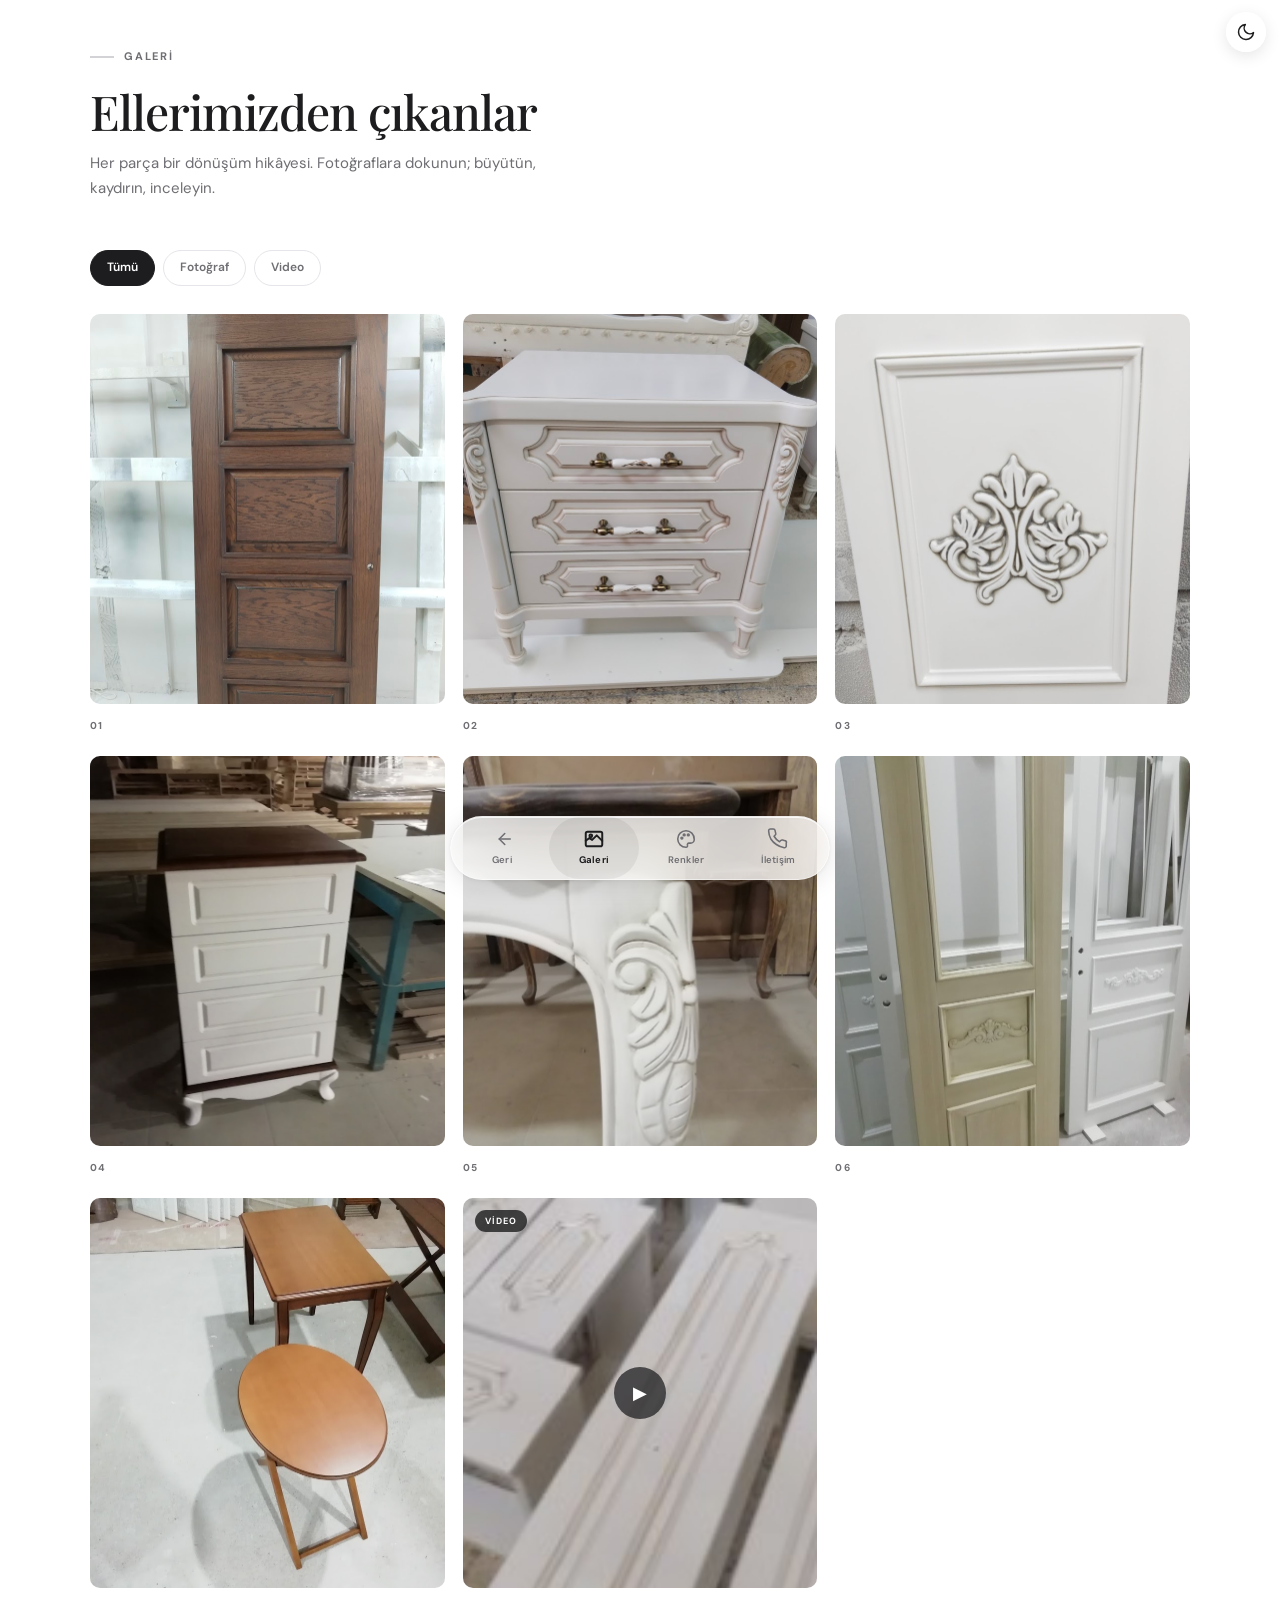
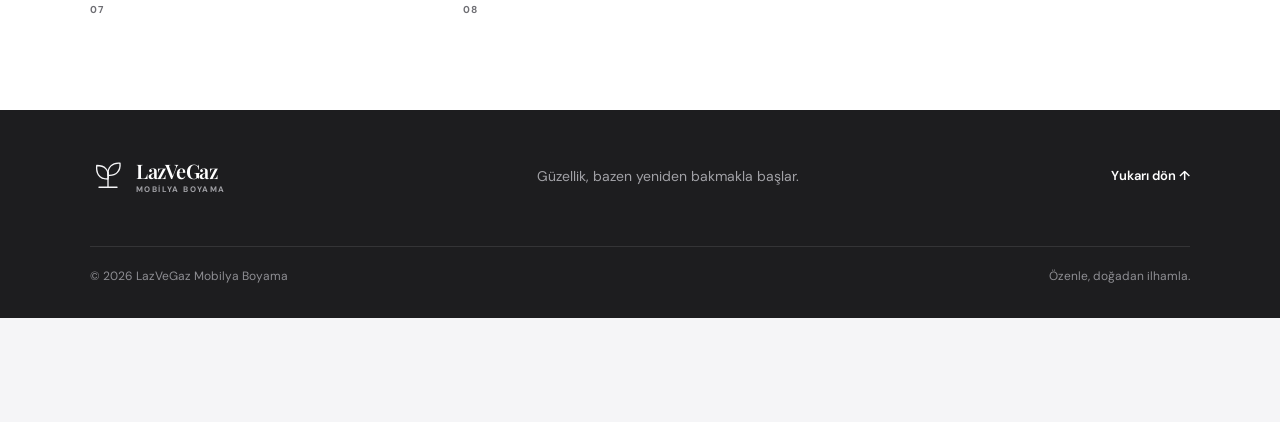
==== commit 9003be99: "Update gallery.html" ====
--- a/gallery.html
+++ b/gallery.html
@@ -5,15 +5,15 @@
   <meta name="viewport" content="width=device-width, initial-scale=1, viewport-fit=cover">
   <meta name="theme-color" content="#1d1d1f">
   <script>try{if(localStorage.getItem("theme")==="dark")document.documentElement.dataset.theme="dark"}catch(e){}</script>
-  <meta name="description" content="Doğadan Mobilya Boyama galerisi — mobilya boyama ve yenileme çalışmalarımız.">
-  <title>Galeri | Doğadan Mobilya Boyama</title>
+  <meta name="description" content="LazVeGaz Mobilya Boyama galerisi — mobilya boyama ve yenileme çalışmalarımız.">
+  <title>Galeri | LazVeGaz Mobilya Boyama</title>
   <!-- PWA -->
   <link rel="manifest" href="manifest.webmanifest">
-  <link rel="icon" href="assets/icons/icon.svg" type="image/svg+xml">
+  <link rel="icon" href="assets/icons/icon-192.png" type="image/png">
   <link rel="apple-touch-icon" href="assets/icons/icon-180.png">
   <meta name="apple-mobile-web-app-capable" content="yes">
   <meta name="mobile-web-app-capable" content="yes">
-  <meta name="apple-mobile-web-app-title" content="Doğadan">
+  <meta name="apple-mobile-web-app-title" content="LazVeGaz">
   <meta name="apple-mobile-web-app-status-bar-style" content="default">
   <link rel="preconnect" href="https://fonts.googleapis.com">
   <link rel="preconnect" href="https://fonts.gstatic.com" crossorigin>
@@ -128,7 +128,7 @@
     <div class="container footer-main">
       <a class="brand footer-brand" href="index.html">
         <span class="brand-mark" aria-hidden="true"><svg viewBox="0 0 48 48"><path d="M24 39V19"/><path d="M24 28C11 28 8 19 9 10c10 0 17 5 15 18Z"/><path d="M24 23C23 12 30 6 40 7c1 10-5 17-16 16Z"/><path d="M12 39h24"/></svg></span>
-        <span class="brand-copy"><strong>Doğadan</strong><small>MOBİLYA BOYAMA</small></span>
+        <span class="brand-copy"><strong>LazVeGaz</strong><small>MOBİLYA BOYAMA</small></span>
       </a>
       <p>Güzellik, bazen yeniden bakmakla başlar.</p>
       <a class="back-top" href="#galeri-icerik">Yukarı dön ↑</a>
@@ -140,7 +140,7 @@
       </button>
       <p class="install-ios" id="install-ios" hidden>iPhone: Safari’de <strong>Paylaş</strong> simgesine, ardından <strong>Ana Ekrana Ekle</strong>’ye dokunun.</p>
     </div>
-    <div class="container footer-bottom"><span>© <span id="current-year"></span> Doğadan Mobilya Boyama</span><span>Özenle, doğadan ilhamla.</span></div>
+    <div class="container footer-bottom"><span>© <span id="current-year"></span> LazVeGaz Mobilya Boyama</span><span>Özenle, doğadan ilhamla.</span></div>
   </footer>
 
   <!-- Alt navbar -->
@@ -216,4 +216,4 @@
     })();
   </script>
 </body>
-</html>+</html>
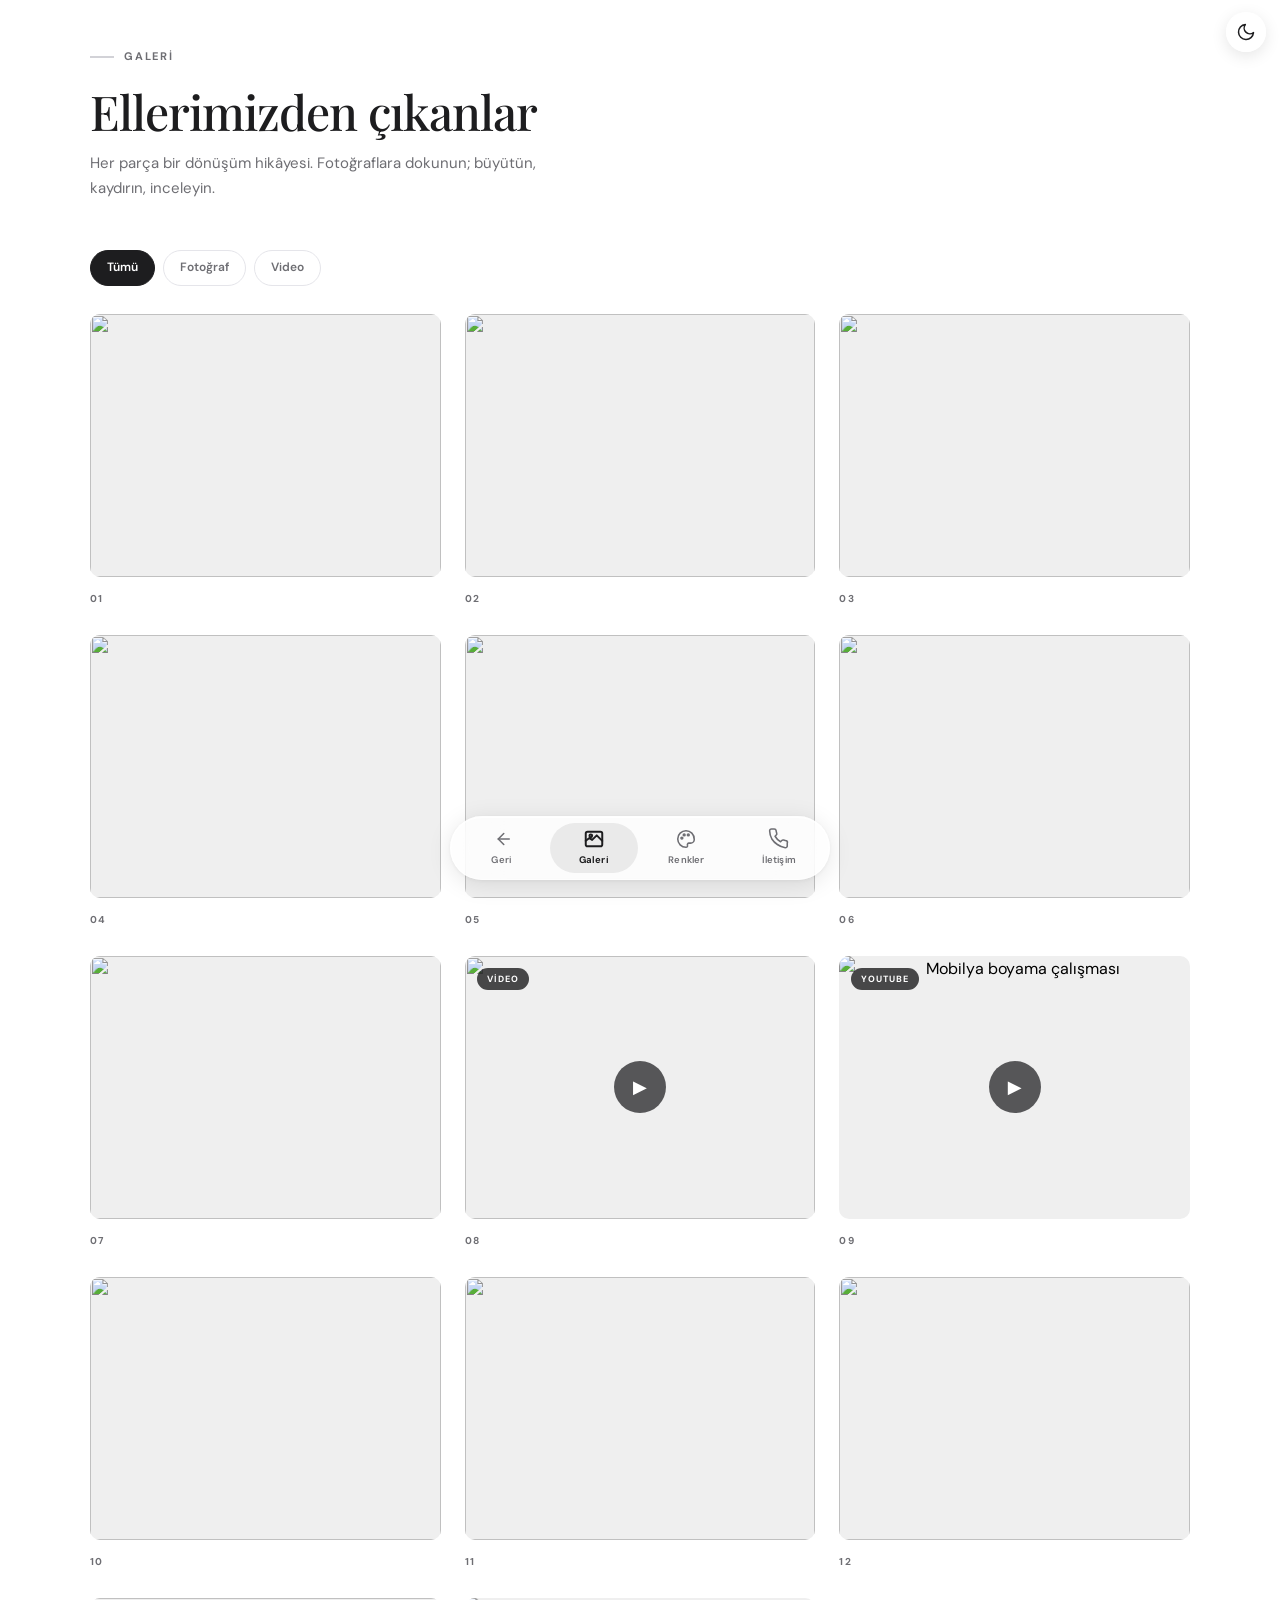
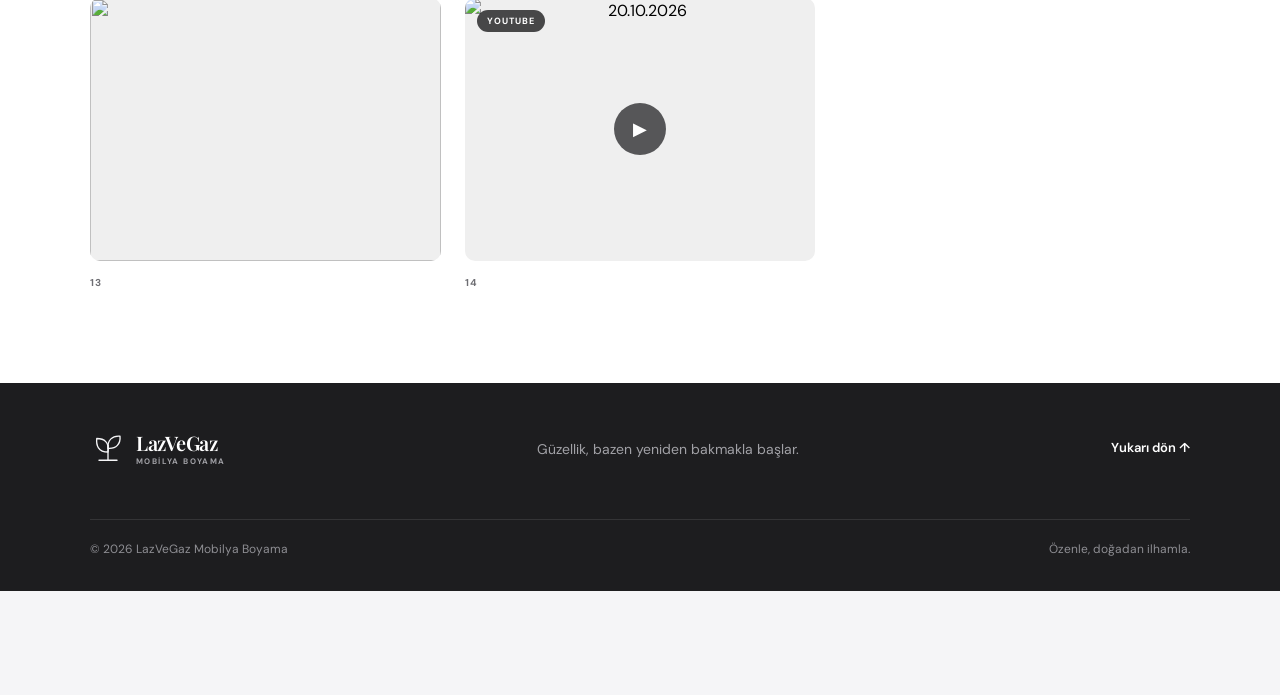
==== commit a042aae1: "Add files via upload" ====
--- a/gallery.html
+++ b/gallery.html
@@ -119,6 +119,96 @@
             </button>
             <div class="gallery-caption"><div><span class="gallery-count">08</span></div>
           </article>
+
+          
+          <!-- YouTube video kartı -->
+          <article
+            class="gallery-card gallery-card-video"
+            data-kind="video"
+          >
+            <button
+              class="gallery-open"
+              type="button"
+              data-type="youtube"
+              data-video-id="8bVV1LHPK4Q"
+              aria-label="YouTube videosunu oynat"
+            >
+              <img
+                src="assets/galeri-09.png"
+                alt="Mobilya boyama çalışması"
+                loading="lazy"
+              >
+              <span class="gallery-play" aria-hidden="true">▶</span>
+              <span class="gallery-badge">YOUTUBE</span>
+            </button>
+
+            <div class="gallery-caption">
+              <div><span class="gallery-count">09</span></div>
+            </div>
+          </article>
+
+                  <!-- 10 -->
+          <article class="gallery-card" data-kind="image">
+            <button class="gallery-open" type="button" data-type="image" data-image="assets/galeri-10.jpeg">
+              <img src="assets/galeri-10.jpeg" loading="lazy">
+              <span class="gallery-zoom" aria-hidden="true">↗</span>
+            </button>
+            <div class="gallery-caption"><div><span class="gallery-count">10</span></div>
+          </article>   
+
+                            <!-- 11 -->
+          <article class="gallery-card" data-kind="image">
+            <button class="gallery-open" type="button" data-type="image" data-image="assets/galeri-11.jpeg">
+              <img src="assets/galeri-11.jpeg" loading="lazy">
+              <span class="gallery-zoom" aria-hidden="true">↗</span>
+            </button>
+            <div class="gallery-caption"><div><span class="gallery-count">11</span></div>
+          </article>   
+
+                            <!-- 12 -->
+          <article class="gallery-card" data-kind="image">
+            <button class="gallery-open" type="button" data-type="image" data-image="assets/galeri-12.jpeg">
+              <img src="assets/galeri-12.jpeg" loading="lazy">
+              <span class="gallery-zoom" aria-hidden="true">↗</span>
+            </button>
+            <div class="gallery-caption"><div><span class="gallery-count">12</span></div>
+          </article>   
+
+                            <!-- 13 -->
+          <article class="gallery-card" data-kind="image">
+            <button class="gallery-open" type="button" data-type="image" data-image="assets/galeri-13.jpeg">
+              <img src="assets/galeri-13.jpeg" loading="lazy">
+              <span class="gallery-zoom" aria-hidden="true">↗</span>
+            </button>
+            <div class="gallery-caption"><div><span class="gallery-count">13</span></div>
+          </article>   
+
+                    <!-- YouTube video kartı -->
+          <article
+            class="gallery-card gallery-card-video"
+            data-kind="video"
+          >
+            <button
+              class="gallery-open"
+              type="button"
+              data-type="youtube"
+              data-video-id="iifnF8YIYK4"
+              aria-label="YouTube videosunu oynat"
+            >
+              <img
+                src="assets/galeri-14.png"
+                alt="20.10.2026"
+                loading="lazy"
+              >
+              <span class="gallery-play" aria-hidden="true">▶</span>
+              <span class="gallery-badge">YOUTUBE</span>
+            </button>
+
+            <div class="gallery-caption">
+              <div><span class="gallery-count">14</span></div>
+            </div>
+          </article>
+
         </div>
       </div>
     </section>
@@ -180,6 +270,14 @@
       <div class="lightbox-media">
         <img src="" alt="" id="lightbox-image" hidden>
         <video id="lightbox-video" controls playsinline hidden></video>
+        <iframe
+          id="lightbox-youtube"
+          title="YouTube videosu"
+          hidden
+          allow="autoplay; encrypted-media; picture-in-picture; fullscreen"
+          allowfullscreen
+          referrerpolicy="strict-origin-when-cross-origin"
+        ></iframe>
       </div>
     </div>
 
@@ -216,4 +314,4 @@
     })();
   </script>
 </body>
-</html>
+</html>
--- a/style.css
+++ b/style.css
@@ -497,7 +497,7 @@
 .gallery-heading .text-link { margin-bottom: 4px; }
 .gallery-grid {
   display: grid;
-  grid-template-columns: 1.15fr 1fr 1fr;
+  grid-template-columns: 1fr 1fr 1fr;
   gap: 18px;
   align-items: start;
 }
@@ -511,7 +511,7 @@
   border: 0;
   border-radius: var(--radius-sm);
   background: var(--surface-2);
-  cursor: zoom-in;
+  cursor: pointer;
 }
 .gallery-open img {
   width: 100%;
@@ -519,7 +519,6 @@
   object-fit: cover;
   transition: transform .5s cubic-bezier(.2, .65, .3, 1);
 }
-.gallery-card-large .gallery-open img { aspect-ratio: 4 / 4.8; }
 .gallery-open:hover img { transform: scale(1.04); }
 .gallery-zoom {
   position: absolute;
@@ -670,7 +669,6 @@
 .gallery-grid-full {
   grid-template-columns: repeat(3, 1fr);
 }
-.gallery-grid-full .gallery-card-large { margin-top: 0; }
 .gallery-page-note { margin-top: 36px; max-width: 640px; }
 .nav-back svg {
   width: 22px;
@@ -1440,7 +1438,6 @@
   .gallery-grid-full {
     grid-template-columns: 1fr;
   }
-  .gallery-card-large { margin-top: 0; }
   .contact-grid {
     grid-template-columns: 1fr;
     gap: 36px;
@@ -1479,3 +1476,552 @@
   }
 }
 
+
+/* ─── LazVeGaz: Mobil uyumluluk iyileştirmeleri ─── */
+
+html {
+  width: 100%;
+  overflow-x: clip;
+}
+
+body {
+  width: 100%;
+  min-width: 0;
+  overflow-x: clip;
+}
+
+img,
+video {
+  max-width: 100%;
+  height: auto;
+}
+
+.container {
+  width: min(1100px, calc(100% - 40px));
+  min-width: 0;
+}
+
+.hero-grid > *,
+.contact-grid > *,
+.section-heading > *,
+.gallery-card {
+  min-width: 0;
+}
+
+/* Tablet */
+@media (max-width: 900px) {
+  .section {
+    padding-block: 64px;
+  }
+
+  .hero {
+    min-height: auto;
+    padding-block: 40px 76px;
+  }
+
+  .hero-art {
+    width: 100%;
+    max-width: 360px;
+  }
+
+  .service-grid {
+    grid-template-columns: repeat(2, minmax(0, 1fr));
+  }
+
+  .gallery-grid,
+  .gallery-grid-full {
+    grid-template-columns: repeat(2, minmax(0, 1fr));
+    gap: 16px;
+  }
+
+  .gallery-open img {
+    width: 100%;
+    aspect-ratio: 4 / 3;
+    height: auto;
+    object-fit: cover;
+  }
+
+  .gallery-caption {
+    gap: 8px;
+  }
+
+  .contact-grid {
+    grid-template-columns: minmax(0, 1fr);
+  }
+}
+
+/* Telefon */
+@media (max-width: 600px) {
+  .container {
+    width: calc(100% - 28px);
+  }
+
+  .section {
+    padding-block: 44px;
+  }
+
+  h1 {
+    font-size: clamp(32px, 8vw, 42px);
+    letter-spacing: -0.8px;
+    overflow-wrap: break-word;
+  }
+
+  h2 {
+    font-size: clamp(27px, 7vw, 34px);
+    letter-spacing: -0.6px;
+    overflow-wrap: break-word;
+  }
+
+  .hero {
+    padding: 28px 0 68px;
+  }
+
+  .hero-grid {
+    grid-template-columns: minmax(0, 1fr);
+    gap: 24px;
+  }
+
+  .hero-copy {
+    padding: 0;
+  }
+
+  .hero-description {
+    font-size: 14px;
+  }
+
+  .hero-art {
+    width: 100%;
+    max-width: 320px;
+    padding: 0 8px 12px;
+  }
+
+  .hero-photo-frame {
+    width: 100%;
+    aspect-ratio: 4 / 4.2;
+    border-radius: 18px;
+  }
+
+  .label-top {
+    right: 0;
+  }
+
+  .label-bottom {
+    left: 0;
+    bottom: 24px;
+  }
+
+  .hero-actions {
+    align-items: stretch;
+    gap: 12px;
+  }
+
+  .hero-actions .button {
+    max-width: 100%;
+  }
+
+  .service-grid {
+    grid-template-columns: minmax(0, 1fr);
+    gap: 12px;
+  }
+
+  .service-card {
+    min-height: 0;
+    padding: 22px 20px;
+  }
+
+  .gallery-grid,
+  .gallery-grid-full {
+    grid-template-columns: repeat(2, minmax(0, 1fr));
+    gap: 12px;
+  }
+
+  .gallery-open {
+    border-radius: 10px;
+  }
+
+  .gallery-open img {
+    width: 100%;
+    aspect-ratio: 3 / 4;
+    height: auto;
+    object-fit: cover;
+  }
+
+  .gallery-caption {
+    padding-top: 9px;
+  }
+
+  .gallery-caption h3 {
+    font-size: 14px;
+    overflow-wrap: anywhere;
+  }
+
+  .gallery-count {
+    font-size: 10px;
+  }
+
+  .gallery-zoom {
+    right: 7px;
+    bottom: 7px;
+    width: 30px;
+    height: 30px;
+    opacity: 1;
+    transform: none;
+  }
+
+  .gallery-footer-actions,
+  .gallery-footer-actions .button {
+    width: 100%;
+  }
+
+  .gallery-filters {
+    gap: 6px;
+  }
+
+  .gallery-filter {
+    padding-inline: 12px;
+  }
+
+  .contact-form {
+    padding: 20px 16px;
+  }
+
+  .form-row input,
+  .form-row textarea,
+  .form-row select {
+    min-width: 0;
+  }
+
+  .ba-compare {
+    width: 100%;
+    aspect-ratio: 4 / 3;
+    border-radius: 12px;
+  }
+
+  .intro-strip-inner {
+    padding-block: 16px;
+  }
+
+  .quote-inner {
+    padding-block: 36px;
+  }
+
+  .site-header {
+    width: calc(100% - 24px);
+  }
+
+  .nav-link {
+    font-size: 9px;
+    padding-inline: 2px;
+  }
+
+  .nav-link svg {
+    width: 20px;
+    height: 20px;
+  }
+
+  .whatsapp-fab {
+    right: 12px;
+  }
+}
+
+/* Çok dar ekranlar */
+@media (max-width: 360px) {
+  .gallery-grid,
+  .gallery-grid-full {
+    grid-template-columns: minmax(0, 1fr);
+  }
+
+  .gallery-open img {
+    aspect-ratio: 4 / 3;
+  }
+
+  .hero-actions {
+    flex-direction: column;
+    align-items: stretch;
+  }
+}
+
+
+/* LazVeGaz - Duyarlı galeri düzeni */
+.page-gallery .gallery-grid-full {
+  display: grid;
+  grid-template-columns: repeat(3, minmax(0, 1fr));
+  gap: clamp(12px, 2vw, 24px);
+  width: 100%;
+  min-width: 0;
+}
+
+.page-gallery .gallery-card {
+  min-width: 0;
+  max-width: 100%;
+  overflow: hidden;
+}
+
+.page-gallery .gallery-open {
+  display: block;
+  position: relative;
+  width: 100%;
+  aspect-ratio: 4 / 3;
+  padding: 0;
+  overflow: hidden;
+}
+
+.page-gallery .gallery-open img {
+  display: block;
+  width: 100%;
+  height: 100%;
+  object-fit: cover;
+  object-position: center;
+}
+
+/* Tabletler */
+@media (max-width: 900px) {
+  .page-gallery .gallery-grid-full {
+    grid-template-columns: repeat(2, minmax(0, 1fr));
+  }
+}
+
+/* Telefonlar */
+@media (max-width: 600px) {
+  .page-gallery .gallery-grid-full {
+    grid-template-columns: repeat(2, minmax(0, 1fr));
+    gap: 10px;
+  }
+
+  .page-gallery .gallery-page-hero,
+  .page-gallery .gallery-page-section {
+    padding-top: 32px;
+    padding-bottom: 32px;
+  }
+
+  .page-gallery .gallery-page-hero h1 {
+    font-size: clamp(28px, 7vw, 38px);
+    line-height: 1.15;
+  }
+
+  .page-gallery .gallery-page-lead {
+    font-size: 15px;
+    line-height: 1.6;
+  }
+
+  .page-gallery .gallery-filters {
+    display: flex;
+    flex-wrap: wrap;
+    gap: 8px;
+  }
+}
+
+/* Çok dar ekranlar */
+@media (max-width: 360px) {
+  .page-gallery .gallery-grid-full {
+    grid-template-columns: minmax(0, 1fr);
+  }
+}
+
+
+/* YouTube oynatıcısı */
+.page-gallery .lightbox-media iframe {
+  display: block;
+  width: min(100%, 1000px);
+  aspect-ratio: 16 / 9;
+  height: auto;
+  max-height: 75vh;
+  border: 0;
+  border-radius: 10px;
+  background: #000;
+}
+
+.page-gallery .lightbox-media iframe[hidden] {
+  display: none;
+}
+
+@media (max-width: 600px) {
+  .page-gallery .lightbox-media iframe {
+    width: 100%;
+    max-height: 60vh;
+    border-radius: 6px;
+  }
+}
+
+
+/* Lightbox: medya alanını genişlet */
+.lightbox-stage {
+  width: 100%;
+  max-width: 1200px;
+  margin-inline: auto;
+}
+
+.lightbox-media {
+  width: min(92vw, 1100px);
+  height: min(78vh, 700px);
+  margin-inline: auto;
+  display: flex;
+  align-items: center;
+  justify-content: center;
+  transform-origin: center center;
+}
+
+/* YouTube ve yerel videolar */
+#lightbox-youtube,
+#lightbox-video {
+  width: 100%;
+  height: 100%;
+  max-width: 100%;
+  max-height: 100%;
+  aspect-ratio: 16 / 9;
+  object-fit: contain;
+  border: 0;
+  border-radius: 12px;
+  background: #000;
+}
+
+/* Gizli medya elemanları görünmesin */
+#lightbox-youtube[hidden],
+#lightbox-video[hidden],
+#lightbox-image[hidden] {
+  display: none !important;
+}
+
+/* Küçük ekranlar */
+@media (max-width: 600px) {
+  .lightbox-media {
+    width: 96vw;
+    height: auto;
+    aspect-ratio: 16 / 9;
+  }
+
+  #lightbox-youtube,
+  #lightbox-video {
+    height: 100%;
+    border-radius: 8px;
+  }
+}
+
+
+/* Lightbox açıkken arka sayfa kaymasın */
+html.lightbox-open,
+body.lightbox-open {
+  overflow: hidden !important;
+  overscroll-behavior: none;
+}
+
+body.lightbox-open {
+  touch-action: none;
+}
+
+/* Lightbox'ın kendi alanı gerektiğinde etkileşime açık kalsın */
+.lightbox.is-open {
+  overscroll-behavior: contain;
+}
+
+/* ═══════════════════════════════════════
+   LIGHTBOX — BÜYÜK VİDEO + ARKA PLAN KİLİDİ
+   ═══════════════════════════════════════ */
+
+/* Lightbox açıldığında sayfanın kaymasını engelle */
+html.lightbox-open,
+body.lightbox-open {
+  overflow: hidden !important;
+  overscroll-behavior: none;
+  height: 100%;
+}
+
+body.lightbox-open {
+  position: fixed;
+  width: 100%;
+  touch-action: none;
+}
+
+/* Video alanını büyüt */
+.lightbox-stage {
+  flex: 1 1 auto;
+  min-height: 0;
+  width: 100%;
+  max-width: none;
+  padding: 64px 24px 12px;
+  overflow: hidden;
+}
+
+.lightbox-media {
+  width: min(92vw, 1100px);
+  height: auto;
+  max-width: 1100px;
+  max-height: 100%;
+  aspect-ratio: 16 / 9;
+  flex: 0 1 auto;
+  margin: auto;
+}
+
+/* YouTube ve yerel video aynı boyutta açılsın */
+#lightbox-youtube,
+#lightbox-video {
+  display: block;
+  width: 100%;
+  height: auto;
+  aspect-ratio: 16 / 9;
+  max-width: 1100px;
+  max-height: 100%;
+  border: 0;
+  border-radius: 12px;
+  background: #000;
+  object-fit: contain;
+}
+
+#lightbox-youtube[hidden],
+#lightbox-video[hidden],
+#lightbox-image[hidden] {
+  display: none !important;
+}
+
+/* Bilgisayarda daha büyük görüntü */
+@media (min-width: 900px) {
+  .lightbox-media {
+    width: min(92vw, 1100px);
+  }
+
+  #lightbox-youtube,
+  #lightbox-video {
+    width: min(92vw, 1100px);
+  }
+}
+
+/* Telefon ve tablet */
+@media (max-width: 600px) {
+  .lightbox-stage {
+    padding: 52px 8px 8px;
+  }
+
+  .lightbox-media {
+    width: 96vw;
+    max-width: 96vw;
+  }
+
+  #lightbox-youtube,
+  #lightbox-video {
+    width: 96vw;
+    border-radius: 8px;
+  }
+}
+
+/* Navbar: aktif hap her yönden eşit boşlukla içeride dursun */
+.site-header .navbar {
+  padding: 6px;
+}
+.site-header .nav-links {
+  gap: 4px;
+}
+.site-header .nav-link {
+  padding: 4px 2px;
+  border-radius: 999px;
+}
+.site-header .nav-link.active,
+.site-header .nav-link[aria-current="page"] {
+  background: rgba(29, 29, 31, .09);
+  box-shadow: none;
+  backdrop-filter: none;
+  -webkit-backdrop-filter: none;
+}
+:root[data-theme="dark"] .site-header .nav-link.active,
+:root[data-theme="dark"] .site-header .nav-link[aria-current="page"] {
+  background: #3a3a3c;
+}
--- a/pwa-renkler.css
+++ b/pwa-renkler.css
@@ -291,4 +291,20 @@
   -webkit-user-select: none;
 }
 .lightbox-media img { pointer-events: none; }          /* olaylar sahneye gitsin */
-.lightbox.is-dragging .lightbox-media { transition: none; }  /* sürüklerken gecikme olmasın */+.lightbox.is-dragging .lightbox-media { transition: none; }  /* sürüklerken gecikme olmasın */
+
+/* Navbar: aktif sayfa vurgusunu her sayfada ve temada tutarlı tut */
+.site-header .nav-link.active,
+.site-header .nav-link[aria-current="page"] {
+  color: var(--ink);
+  background: rgba(29, 29, 31, .08);
+  font-weight: 700;
+}
+.site-header .nav-link.active svg,
+.site-header .nav-link[aria-current="page"] svg { stroke-width: 2.15; }
+:root[data-theme="dark"] .site-header .nav-link.active,
+:root[data-theme="dark"] .site-header .nav-link[aria-current="page"] {
+  color: var(--ink);
+  background: rgba(255, 255, 255, .16);
+}
+
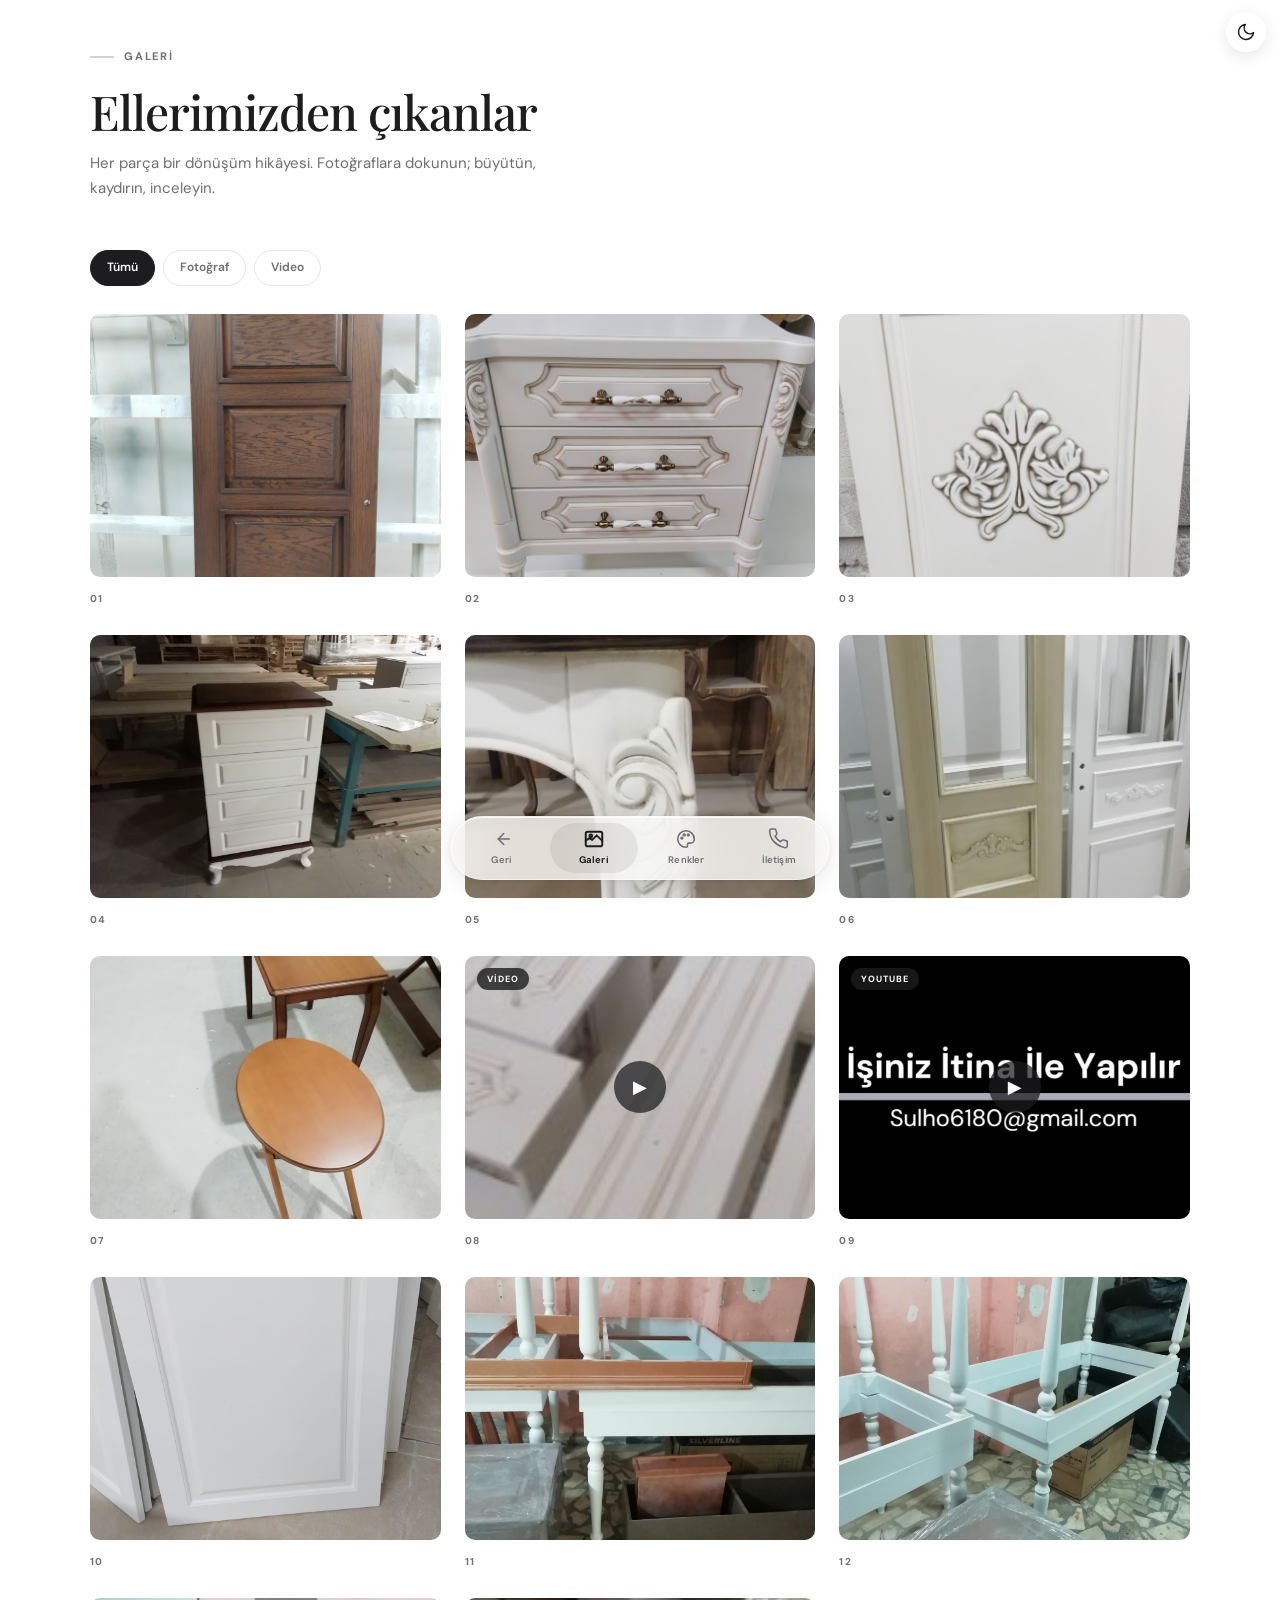
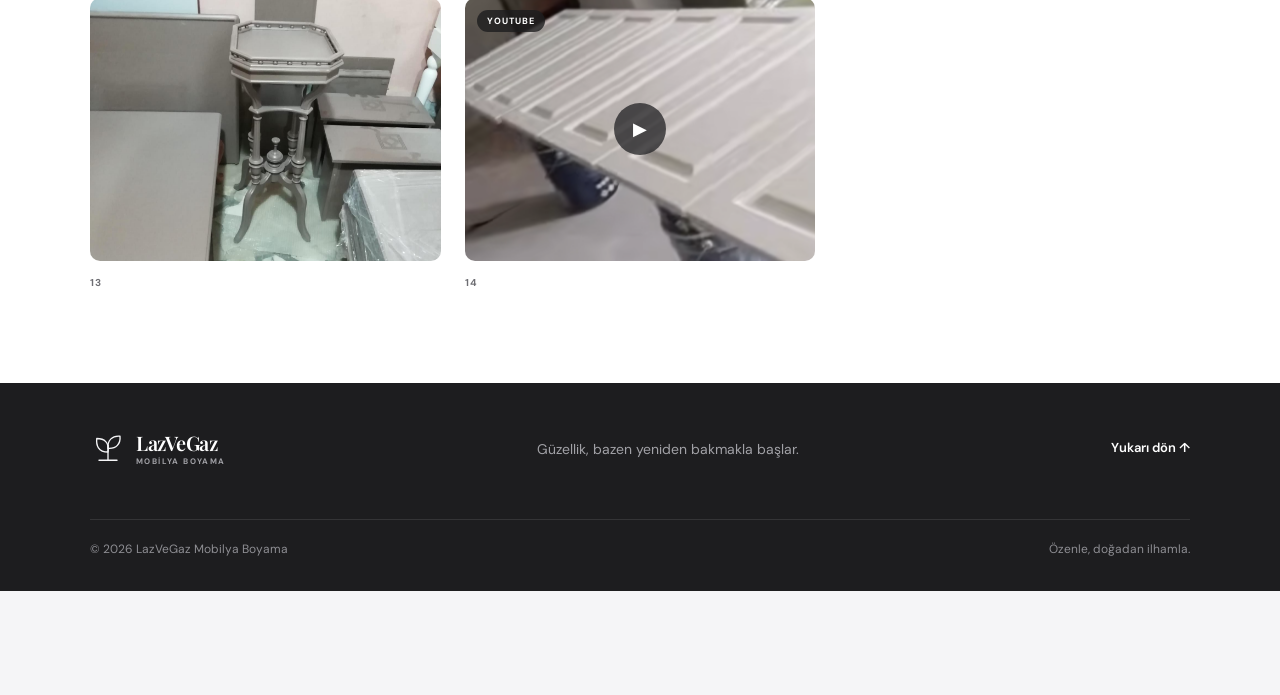
==== commit 268c22e3: "Update gallery.html" ====
--- a/gallery.html
+++ b/gallery.html
@@ -9,6 +9,7 @@
   <title>Galeri | LazVeGaz Mobilya Boyama</title>
   <!-- PWA -->
   <link rel="manifest" href="manifest.webmanifest">
+  <link rel="icon" href="assets/icons/favicon.ico" type="image/x-icon">
   <link rel="icon" href="assets/icons/icon-192.png" type="image/png">
   <link rel="apple-touch-icon" href="assets/icons/icon-180.png">
   <meta name="apple-mobile-web-app-capable" content="yes">
@@ -314,4 +315,4 @@
     })();
   </script>
 </body>
-</html>+</html>
--- a/style.css
+++ b/style.css
@@ -2024,4 +2024,169 @@
 :root[data-theme="dark"] .site-header .nav-link.active,
 :root[data-theme="dark"] .site-header .nav-link[aria-current="page"] {
   background: #3a3a3c;
+}
+
+.footer-actions {
+  display: flex;
+  flex-wrap: wrap;
+  align-items: center;
+  gap: 12px 20px;
+}
+.site-footer .share-btn {
+  background: #f5f5f7;
+  color: var(--ink);
+  box-shadow: none;
+}
+.site-footer .share-btn:hover {
+  background: #fff;
+  transform: translateY(-1px);
+}
+.share-btn svg {
+  width: 18px;
+  height: 18px;
+  fill: none;
+  stroke: currentColor;
+  stroke-width: 2;
+  stroke-linecap: round;
+  stroke-linejoin: round;
+}
+.share-status {
+  flex-basis: 100%;
+  min-height: 18px;
+  max-width: none !important;
+  color: #a1a1a6;
+  font-size: 12px;
+}
+
+/* ─── Güncelleme bildirimi ─── */
+.update-banner {
+  position: fixed;
+  z-index: 1200;
+  left: 50%;
+  bottom: calc(var(--nav-h) + var(--nav-float) + 84px + env(safe-area-inset-bottom, 0px));
+  transform: translateX(-50%);
+  width: min(360px, calc(100% - 28px));
+  display: flex;
+  align-items: center;
+  gap: 10px;
+  padding: 10px 10px 10px 18px;
+  border: 1px solid rgba(255, 255, 255, .14);
+  border-radius: 980px;
+  background: #1d1d1f;
+  color: #f5f5f7;
+  font-size: 13px;
+  font-weight: 600;
+  box-shadow: 0 8px 30px rgba(0, 0, 0, .25);
+  animation: update-in .3s ease;
+}
+.update-banner span { flex: 1; }
+.update-reload {
+  min-height: 36px;
+  padding: 0 16px;
+  border: 0;
+  border-radius: 980px;
+  background: #f5f5f7;
+  color: #1d1d1f;
+  font-weight: 700;
+  cursor: pointer;
+}
+.update-reload:disabled { opacity: .6; }
+.update-dismiss {
+  width: 32px;
+  height: 32px;
+  border: 0;
+  border-radius: 50%;
+  background: transparent;
+  color: #a1a1a6;
+  font-size: 20px;
+  line-height: 1;
+  cursor: pointer;
+}
+@keyframes update-in {
+  from { opacity: 0; transform: translate(-50%, 8px); }
+  to   { opacity: 1; transform: translate(-50%, 0); }
+}
+
+/* ─── Form: WhatsApp + e-posta butonları ─── */
+.form-actions {
+  display: grid;
+  gap: 10px;
+  margin-top: 4px;
+}
+.form-actions .button { width: 100%; margin: 0; }
+.button svg {
+  width: 18px;
+  height: 18px;
+  flex-shrink: 0;
+  fill: none;
+  stroke: currentColor;
+  stroke-width: 2;
+  stroke-linecap: round;
+  stroke-linejoin: round;
+}
+.button-whatsapp {
+  background: #1faa59;
+  color: #fff;
+  box-shadow: 0 4px 14px rgba(31, 170, 89, .3);
+}
+.button-whatsapp:hover {
+  background: #189a4f;
+  transform: translateY(-1px);
+}
+
+/* ─── Renk önizleme: mobilya silueti ─── */
+.color-preview[hidden] { display: none; }
+.color-preview {
+  --paint: #d2d2d7;
+  position: sticky;
+  top: max(12px, env(safe-area-inset-top, 0px));
+  z-index: 20;
+  margin: 0 0 20px;
+  padding: 12px 16px;
+  gap: 16px;
+  box-shadow: var(--shadow);
+}
+.preview-visual {
+  display: grid;
+  gap: 8px;
+  justify-items: center;
+  flex-shrink: 0;
+}
+.preview-furniture {
+  display: block;
+  width: 104px;
+  height: 104px;
+}
+.preview-furniture .shape * {
+  fill: var(--paint);
+  stroke: rgba(0, 0, 0, .3);
+  stroke-width: 1.5;
+  stroke-linejoin: round;
+  transition: fill .25s ease;
+}
+.preview-furniture .shape .line { fill: none; }
+.preview-furniture .shape .knob {
+  fill: rgba(255, 255, 255, .8);
+  stroke: rgba(0, 0, 0, .35);
+}
+.preview-furniture .ground { fill: rgba(0, 0, 0, .12); stroke: none; }
+.preview-furniture[data-shape="komodin"] .shape-dolap,
+.preview-furniture[data-shape="dolap"] .shape-komodin { display: none; }
+
+.preview-shapes { display: flex; gap: 4px; }
+.preview-shape-btn {
+  min-height: 28px;
+  padding: 0 10px;
+  border: 1px solid var(--line);
+  border-radius: 980px;
+  background: var(--bg);
+  color: var(--muted);
+  font-size: 11px;
+  font-weight: 600;
+  cursor: pointer;
+}
+.preview-shape-btn.is-active {
+  background: var(--ink);
+  border-color: var(--ink);
+  color: #fff;
 }
